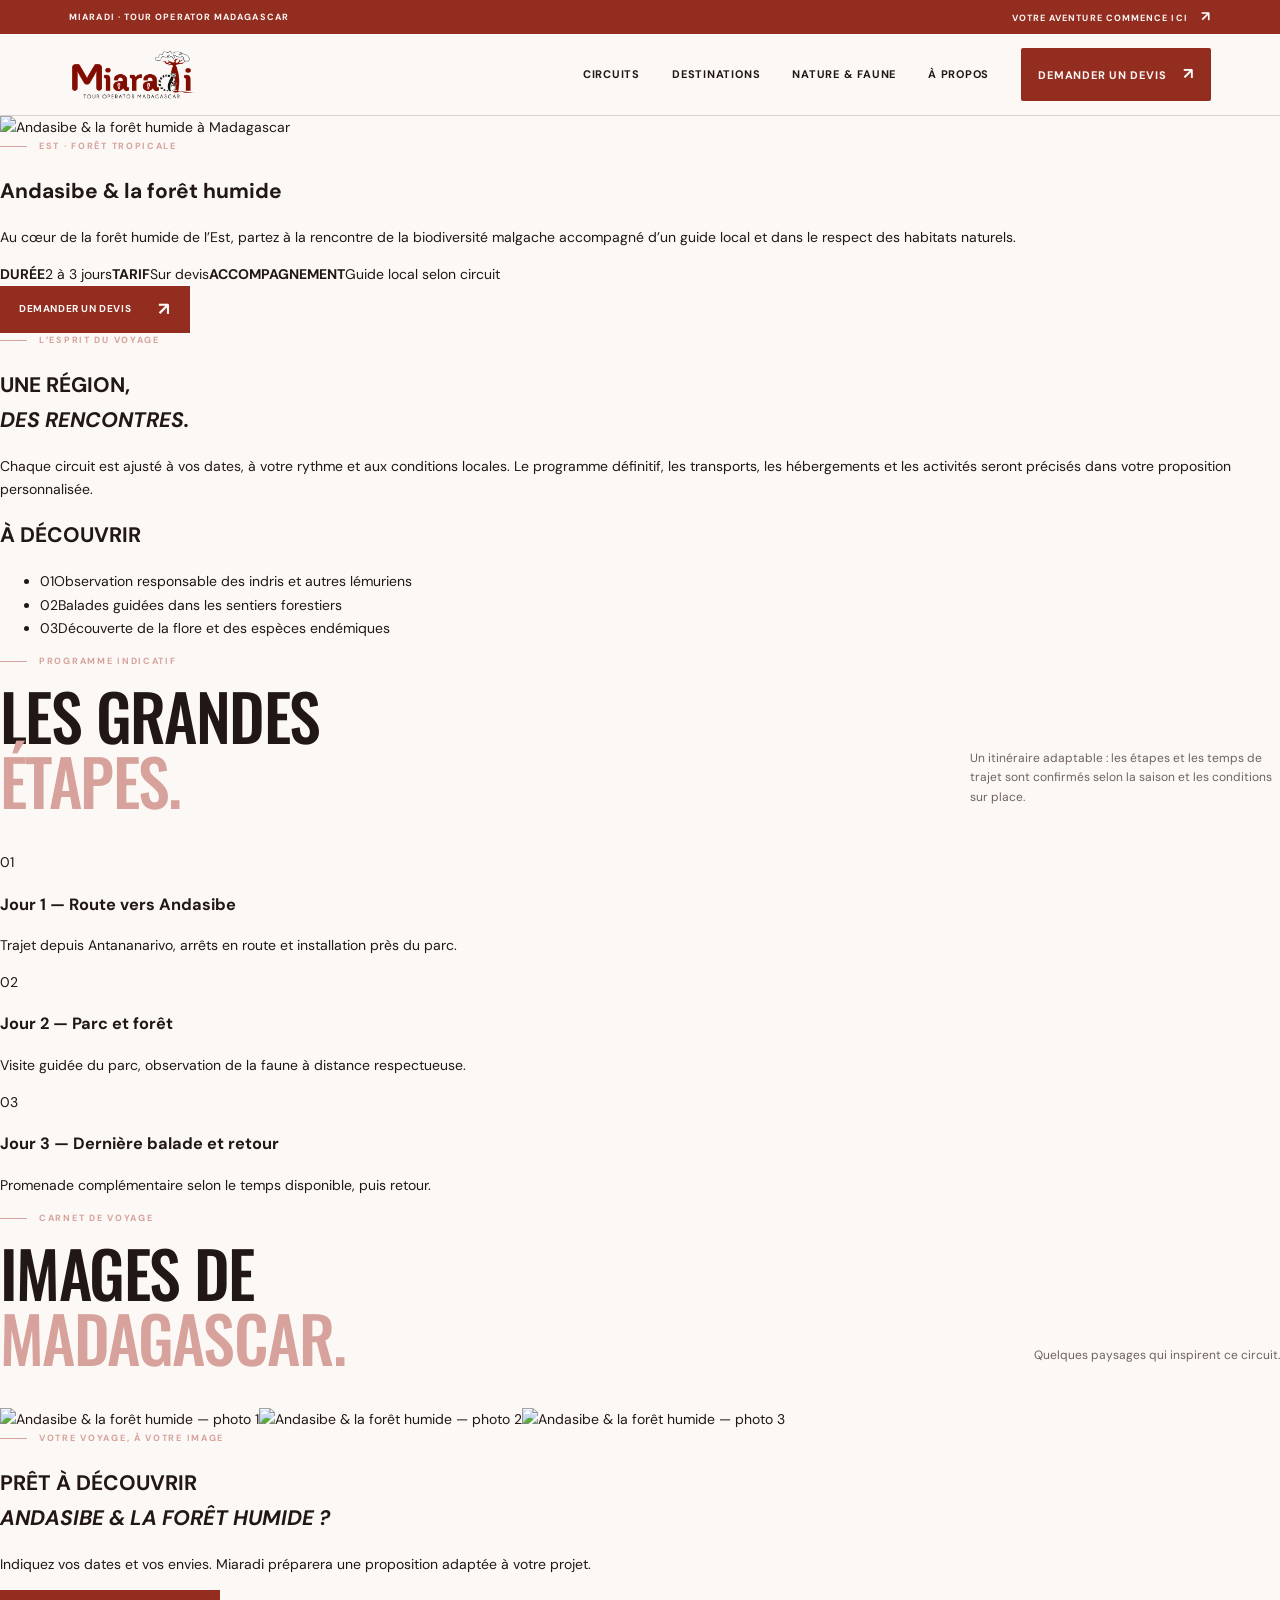
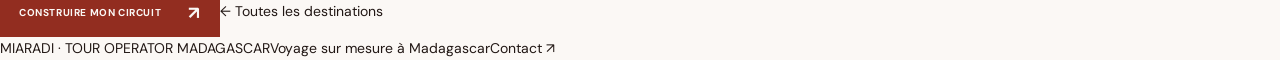
==== andasibe.html @ b090f681 "Ajouter la fiche destination Andasibe & la forêt humide" ====
<!doctype html>
<html lang="fr"><head><meta charset="utf-8"><meta name="viewport" content="width=device-width,initial-scale=1"><meta name="theme-color" content="#922D20"><meta name="description" content="Andasibe &amp; la forêt humide — circuit touristique à Madagascar avec Miaradi Travel."><title>Andasibe &amp; la forêt humide | Miaradi Travel</title><link rel="preconnect" href="https://fonts.googleapis.com"><link rel="preconnect" href="https://fonts.gstatic.com" crossorigin><link href="https://fonts.googleapis.com/css2?family=DM+Sans:wght@400;500;600;700&family=Oswald:wght@400;500;600;700&display=swap" rel="stylesheet"><link rel="stylesheet" href="styles.css"><link rel="stylesheet" href="brand-logo.css"><link rel="stylesheet" href="destination-pages.css"></head>
<body class="destination-page"><div class="topline"><span>MIARADI · TOUR OPERATOR MADAGASCAR</span><span>VOTRE AVENTURE COMMENCE ICI <b>↗</b></span></div><header class="site-header"><a class="brand" href="index.html#accueil" aria-label="Miaradi, accueil"><img class="brand-logo" src="assets/miaradi-logo.png" alt="Miaradi — Tour Operator Madagascar"></a><button class="menu-toggle" aria-label="Ouvrir le menu" aria-expanded="false"><i></i><i></i></button><nav class="main-nav" aria-label="Navigation principale"><a href="index.html#circuits">Circuits</a><a href="index.html#destinations">Destinations</a><a href="index.html#faune">Nature & faune</a><a href="index.html#apropos">À propos</a><a class="nav-cta" href="index.html?circuit=Andasibe%20%26%20la%20for%C3%AAt%20humide#contact">Demander un devis <span>↗</span></a></nav></header>
<main><section class="destination-hero"><img src="https://i.pinimg.com/1200x/c2/54/de/c254dee5bce66d9e261929d6e4b37e70.jpg" alt="Andasibe &amp; la forêt humide à Madagascar"><div class="destination-hero-shade"></div><div class="destination-hero-copy"><p class="eyebrow"><span class="eyebrow-line"></span> EST · FORÊT TROPICALE</p><h1>Andasibe &amp; la forêt humide</h1><p>Au cœur de la forêt humide de l’Est, partez à la rencontre de la biodiversité malgache accompagné d’un guide local et dans le respect des habitats naturels.</p><div class="destination-facts"><span><b>DURÉE</b>2 à 3 jours</span><span><b>TARIF</b>Sur devis</span><span><b>ACCOMPAGNEMENT</b>Guide local selon circuit</span></div><a class="button button-yellow" href="index.html?circuit=Andasibe%20%26%20la%20for%C3%AAt%20humide#contact">Demander un devis <span>↗</span></a></div></section>
<section class="destination-detail-block"><div class="destination-detail-intro"><p class="eyebrow"><span class="eyebrow-line"></span> L’ESPRIT DU VOYAGE</p><h2>UNE RÉGION,<br><em>DES RENCONTRES.</em></h2><p>Chaque circuit est ajusté à vos dates, à votre rythme et aux conditions locales. Le programme définitif, les transports, les hébergements et les activités seront précisés dans votre proposition personnalisée.</p></div><div class="destination-highlights"><h2>À DÉCOUVRIR</h2><ul><li><span>01</span>Observation responsable des indris et autres lémuriens</li><li><span>02</span>Balades guidées dans les sentiers forestiers</li><li><span>03</span>Découverte de la flore et des espèces endémiques</li></ul></div></section>
<section class="itinerary-section"><div class="section-heading"><div><p class="eyebrow"><span class="eyebrow-line"></span> PROGRAMME INDICATIF</p><h2>LES GRANDES<br><em>ÉTAPES.</em></h2></div><p class="heading-note">Un itinéraire adaptable : les étapes et les temps de trajet sont confirmés selon la saison et les conditions sur place.</p></div><div class="itinerary-list"><article><span class="itinerary-number">01</span><div><h3>Jour 1 — Route vers Andasibe</h3><p>Trajet depuis Antananarivo, arrêts en route et installation près du parc.</p></div></article><article><span class="itinerary-number">02</span><div><h3>Jour 2 — Parc et forêt</h3><p>Visite guidée du parc, observation de la faune à distance respectueuse.</p></div></article><article><span class="itinerary-number">03</span><div><h3>Jour 3 — Dernière balade et retour</h3><p>Promenade complémentaire selon le temps disponible, puis retour.</p></div></article></div></section>
<section class="destination-gallery-section"><div class="section-heading"><div><p class="eyebrow"><span class="eyebrow-line"></span> CARNET DE VOYAGE</p><h2>IMAGES DE<br><em>MADAGASCAR.</em></h2></div><p class="heading-note">Quelques paysages qui inspirent ce circuit.</p></div><div class="destination-gallery"><img src="https://i.pinimg.com/1200x/c2/54/de/c254dee5bce66d9e261929d6e4b37e70.jpg" alt="Andasibe &amp; la forêt humide — photo 1" loading="lazy"><img src="https://i.pinimg.com/736x/dd/da/d6/dddad6c0ab63dd80abd047c042da6660.jpg" alt="Andasibe &amp; la forêt humide — photo 2" loading="lazy"><img src="https://i.pinimg.com/1200x/1c/9a/99/1c9a99413f147b07a1d80eb1602cfcb8.jpg" alt="Andasibe &amp; la forêt humide — photo 3" loading="lazy"></div></section>
<section class="destination-quote"><p class="eyebrow"><span class="eyebrow-line"></span> VOTRE VOYAGE, À VOTRE IMAGE</p><h2>PRÊT À DÉCOUVRIR<br><em>ANDASIBE &amp; LA FORÊT HUMIDE ?</em></h2><p>Indiquez vos dates et vos envies. Miaradi préparera une proposition adaptée à votre projet.</p><a class="button button-yellow" href="index.html?circuit=Andasibe%20%26%20la%20for%C3%AAt%20humide#contact">Construire mon circuit <span>↗</span></a><a class="destination-back" href="index.html#destinations">← Toutes les destinations</a></section></main><footer class="destination-footer"><a href="index.html#accueil">MIARADI · TOUR OPERATOR MADAGASCAR</a><span>Voyage sur mesure à Madagascar</span><a href="index.html#contact">Contact ↗</a></footer><script src="destination-pages.js"></script></body></html>
---- styles.css ----
:root {
  --ink: #171312;
  --ink-soft: #211a18;
  --paper: #f7f3ef;
  --yellow: #922d20;
  --yellow-deep: #762217;
  --white: #fbf8f5;
  --muted: #b7aaa4;
  --line: rgba(251, 248, 245, .16);
  --display: 'Oswald', Impact, sans-serif;
  --body: 'DM Sans', Arial, sans-serif
}

* {
  box-sizing: border-box
}

html {
  scroll-behavior: smooth;
  scroll-padding-top: 84px
}

body {
  margin: 0;
  background: var(--ink);
  color: var(--white);
  font-family: var(--body);
  font-size: 14px;
  line-height: 1.65;
  -webkit-font-smoothing: antialiased
}

a {
  color: inherit;
  text-decoration: none
}

button,
input,
select,
textarea {
  font: inherit
}

.topline {
  height: 34px;
  padding: 0 5.4%;
  display: flex;
  align-items: center;
  justify-content: space-between;
  background: var(--yellow);
  color: #fbf8f5;
  font-size: 9px;
  font-weight: 700;
  letter-spacing: .12em
}

.topline b {
  font-size: 14px;
  margin-left: 10px
}

.site-header {
  height: 82px;
  padding: 0 5.4%;
  display: flex;
  align-items: center;
  justify-content: space-between;
  background: var(--ink);
  border-bottom: 1px solid var(--line);
  position: relative;
  z-index: 10
}

.brand {
  display: inline-flex;
  align-items: center;
  gap: 11px
}

.brand-mark {
  width: 39px;
  height: 39px;
  border: 1px solid var(--yellow);
  border-radius: 50%;
  display: grid;
  place-items: center;
  font: 500 26px var(--display);
  color: var(--yellow)
}

.brand-name {
  font: 600 20px var(--display);
  letter-spacing: .08em;
  line-height: 1.05
}

.brand-name small {
  display: block;
  font: 600 8px var(--body);
  letter-spacing: .16em;
  color: #b5b1a6;
  margin-top: 5px
}

.main-nav {
  display: flex;
  align-items: center;
  gap: 32px;
  font-size: 11px;
  font-weight: 700;
  text-transform: uppercase;
  letter-spacing: .07em
}

.main-nav>a:not(.nav-cta) {
  transition: color .2s
}

.main-nav>a:hover {
  color: var(--yellow)
}

.nav-cta {
  padding: 13px 17px;
  background: var(--yellow);
  color: var(--ink);
  border-radius: 2px
}

.nav-cta span {
  margin-left: 13px;
  font-size: 16px
}

.menu-toggle {
  display: none;
  background: none;
  border: 0
}

.hero {
  height: min(690px, calc(100svh - 116px));
  min-height: 560px;
  position: relative;
  overflow: hidden;
  background: #211a18
}

.hero-bg {
  position: absolute;
  inset: 0;
  background-position: center 48%;
  background-size: cover;
  opacity: 0;
  transform: scale(1.08);
  transition: opacity 1.2s ease;
  animation: heroZoom 12s linear infinite alternate
}

.hero-bg.is-active {
  opacity: 1
}

.hero-bg-one {
  background-image: url('https://i.pinimg.com/736x/8a/25/7f/8a257fb433d74bcf21dae10694b885fb.jpg')
}

.hero-bg-two {
  background-image: url('whttps://i.pinimg.com/1200x/07/2d/a5/072da5c80b9c1261d7d853fb8816b186.jpg')
}

.hero-bg-three {
  background-image: url('https://i.pinimg.com/1200x/53/9d/ae/539dae8e523c2ca5fb8d807de6aece96.jpg')
}

.hero-shade {
  position: absolute;
  inset: 0;
  background: linear-gradient(90deg, rgba(18, 12, 11, .88) 0%, rgba(18, 12, 11, .65) 42%, rgba(18, 12, 11, .12) 100%), linear-gradient(0deg, rgba(18, 12, 11, .42), transparent 45%)
}

.hero-content {
  position: absolute;
  left: 10%;
  top: 50%;
  transform: translateY(-48%);
  max-width: 650px
}

.eyebrow {
  display: flex;
  align-items: center;
  gap: 12px;
  margin: 0 0 20px;
  color: var(--yellow);
  font-size: 9px;
  font-weight: 700;
  letter-spacing: .19em;
  text-transform: uppercase
}

.eyebrow-line {
  width: 27px;
  height: 1px;
  background: currentColor;
  display: inline-block
}

.hero h1 {
  font: 600 clamp(64px, 9vw, 130px)/.9 var(--display);
  letter-spacing: -.025em;
  margin: 0;
  text-transform: uppercase
}

.hero h1 span {
  color: var(--yellow)
}

.hero-copy {
  max-width: 420px;
  color: #f0eee7;
  font-size: 14px;
  line-height: 1.9;
  margin: 27px 0 28px
}

.hero-actions {
  display: flex;
  align-items: center;
  gap: 28px
}

.button {
  display: inline-flex;
  align-items: center;
  justify-content: space-between;
  gap: 27px;
  min-height: 47px;
  padding: 0 19px;
  border: 0;
  font-size: 10px;
  font-weight: 700;
  text-transform: uppercase;
  letter-spacing: .06em;
  cursor: pointer;
  transition: transform .2s, background .2s, color .2s
}

.button:hover {
  transform: translateY(-3px)
}

.button span {
  font-size: 18px
}

.button-yellow {
  background: var(--yellow);
  color: #151512
}

.button-yellow:hover {
  background: #b34b3d
}

.button-dark {
  background: var(--ink);
  color: var(--white)
}

.button-dark:hover {
  background: #3a2b28
}

.text-link {
  font-size: 10px;
  font-weight: 700;
  text-transform: uppercase;
  letter-spacing: .1em;
  border-bottom: 1px solid currentColor;
  padding-bottom: 7px
}

.text-link span {
  margin-left: 15px
}

.light-link {
  color: white
}

.hero-counter {
  position: absolute;
  right: 5.5%;
  bottom: 53px;
  display: flex;
  align-items: center;
  gap: 13px
}

.hero-counter strong {
  font: 500 28px var(--display);
  color: var(--yellow)
}

.hero-counter>span {
  width: 60px;
  height: 1px;
  background: rgba(255, 255, 255, .55)
}

.hero-counter small {
  font-size: 9px;
  letter-spacing: .1em
}

.hero-caption {
  position: absolute;
  left: 5.4%;
  bottom: 30px;
  font-size: 9px;
  letter-spacing: .18em
}

.hero-scroll {
  position: absolute;
  right: 5.5%;
  top: 42%;
  writing-mode: vertical-rl;
  font-size: 8px;
  letter-spacing: .2em;
  display: flex;
  align-items: center;
  gap: 12px
}

.hero-scroll span {
  color: var(--yellow);
  font-size: 18px
}

.benefits {
  display: grid;
  grid-template-columns: repeat(4, 1fr);
  gap: 24px;
  padding: 45px 7.5%;
  border-bottom: 1px solid var(--line)
}

.benefit {
  display: flex;
  gap: 15px;
  align-items: flex-start
}

.benefit-icon {
  color: var(--yellow);
  font-size: 28px;
  line-height: 1
}

.benefit h3 {
  margin: 0 0 6px;
  font-size: 12px;
  font-weight: 700
}

.benefit p {
  margin: 0;
  color: var(--muted);
  font-size: 11px;
  line-height: 1.7;
  max-width: 220px
}

.section-dark {
  background: var(--ink)
}

.tours {
  padding: 105px 7.5% 75px
}

.section-heading {
  display: flex;
  justify-content: space-between;
  align-items: end;
  gap: 35px;
  margin-bottom: 38px
}

.section-heading .eyebrow {
  margin-bottom: 14px
}

.section-heading h2,
.destination h2,
.wildlife h2,
.cta-content h2,
.contact-section h2 {
  font: 500 clamp(38px, 5vw, 65px)/1.02 var(--display);
  letter-spacing: -.025em;
  margin: 0;
  text-transform: uppercase
}

.section-heading h2 em,
.destination h2 em,
.wildlife h2 em,
.cta-content h2 em,
.contact-section h2 em {
  font-style: normal;
  color: var(--yellow)
}

.heading-note {
  max-width: 310px;
  color: #aaa89f;
  font-size: 12px;
  margin: 0 0 5px
}

.tour-grid {
  display: grid;
  grid-template-columns: 1.12fr 1fr 1fr;
  gap: 20px
}

.tour-card {
  display: block;
  min-width: 0
}

.tour-image {
  height: 310px;
  background-size: cover;
  background-position: center;
  position: relative;
  overflow: hidden;
  background-color: #333
}

.tour-image:after {
  content: "";
  position: absolute;
  inset: 35% 0 0;
  background: linear-gradient(transparent, rgba(0, 0, 0, .55))
}

.tour-card:hover .tour-image {
  background-size: cover
}

.tour-card:hover .tour-image:before {
  transform: scale(1.06)
}

.tour-number {
  position: absolute;
  top: 15px;
  left: 15px;
  z-index: 1;
  background: var(--yellow);
  color: #111;
  padding: 6px 9px;
  font-size: 8px;
  font-weight: 700;
  letter-spacing: .08em
}

.tour-arrow {
  position: absolute;
  right: 15px;
  bottom: 15px;
  z-index: 1;
  width: 36px;
  height: 36px;
  border-radius: 50%;
  display: grid;
  place-items: center;
  background: var(--yellow);
  color: #111;
  font-size: 18px;
  transition: transform .25s
}

.tour-card:hover .tour-arrow {
  transform: rotate(45deg)
}

.tour-meta {
  display: flex;
  justify-content: space-between;
  gap: 10px;
  margin-top: 18px;
  color: var(--yellow);
  font-size: 8px;
  font-weight: 700;
  letter-spacing: .1em
}

.tour-meta span:last-child {
  color: #b3b0a6
}

.tour-card h3 {
  font: 500 29px/1.2 var(--display);
  margin: 9px 0 7px
}

.tour-card>p {
  font-size: 11px;
  color: #a9a79f;
  margin: 0 0 18px;
  max-width: 340px
}

.tour-bottom {
  display: flex;
  justify-content: space-between;
  border-top: 1px solid var(--line);
  padding-top: 12px;
  font-size: 9px;
  font-weight: 700;
  letter-spacing: .08em;
  text-transform: uppercase
}

.tour-bottom b {
  color: var(--yellow);
  font-size: 16px
}

.section-foot {
  display: flex;
  justify-content: space-between;
  align-items: center;
  margin-top: 43px;
  padding-top: 20px;
  border-top: 1px solid var(--line);
  font-size: 8px;
  letter-spacing: .13em;
  color: #aaa89f
}

.wildlife {
  display: grid;
  grid-template-columns: 1fr 1fr;
  background: var(--yellow);
  color: #fbf8f5;
  min-height: 510px
}

.wildlife-photo {
  min-height: 480px;
  background-image: linear-gradient(0deg, rgba(0, 0, 0, .05), transparent), url('https://i.pinimg.com/1200x/c9/ce/78/c9ce780a4932a3e43074d985909fcd03.jpg');
  background-size: cover;
  background-position: center
}

.wildlife-copy {
  padding: 75px clamp(35px, 7vw, 105px);
  align-self: center
}

.wildlife-copy .eyebrow {
  color: #321914
}

.wildlife h2 {
  font-size: clamp(42px, 5vw, 66px)
}

.wildlife h2 em {
  color: #fff
}

.wildlife-copy>p:not(.eyebrow) {
  max-width: 420px;
  font-size: 12px;
  line-height: 1.9;
  margin: 24px 0
}

.wildlife ul {
  list-style: none;
  margin: 24px 0 28px;
  padding: 0;
  border-top: 1px solid rgba(0, 0, 0, .18)
}

.wildlife li {
  padding: 11px 0;
  border-bottom: 1px solid rgba(0, 0, 0, .18);
  font-size: 11px;
  font-weight: 700
}

.wildlife li span {
  margin-right: 20px;
  color: #70271e;
  font-size: 9px
}

.destination {
  padding: 95px 7.5% 105px;
  background: var(--yellow);
  color: #fbf8f5
}

.destination-head {
  margin-bottom: 45px
}

.destination .eyebrow {
  color: #25231a
}

.destination h2 {
  max-width: 700px
}

.destination h2 em {
  color: #fff
}

.destination-list {
  border-top: 1px solid rgba(0, 0, 0, .25)
}

.destination-list>a {
  display: grid;
  grid-template-columns: 55px minmax(190px, .8fr) minmax(230px, 1.2fr) 40px;
  align-items: center;
  min-height: 91px;
  border-bottom: 1px solid rgba(0, 0, 0, .25);
  position: relative;
  z-index: 1
}

.dest-index {
  font-size: 10px;
  color: #762217
}

.dest-name {
  font: 500 29px var(--display);
  transition: transform .25s
}

.dest-description {
  font-size: 11px;
  color: #5c4a45
}

.dest-arrow {
  font-size: 22px;
  justify-self: end;
  transition: transform .2s
}

.destination-list>a:hover .dest-name {
  transform: translateX(10px)
}

.destination-list>a:hover .dest-arrow {
  transform: rotate(45deg)
}

.dest-photo {
  position: absolute;
  right: 10%;
  top: 50%;
  width: 220px;
  height: 145px;
  object-fit: cover;
  background-size: cover;
  background-position: center;
  opacity: 0;
  transform: translateY(-45%) rotate(4deg) scale(.9);
  transition: opacity .25s, transform .25s;
  z-index: -1;
  box-shadow: 0 14px 35px #5c211b55
}

.destination-list>a:hover .dest-photo {
  opacity: 1;
  transform: translateY(-50%) rotate(0) scale(1)
}

.photo-baobab {
  background-image: url('https://i.pinimg.com/1200x/e8/8b/93/e88b93ed052915fd778de66064371cd7.jpg')
}

.photo-beach {
  background-image: url('https://i.pinimg.com/1200x/7a/b9/ec/7ab9ec64c60090d18c8f4789a9f16e9e.jpg')
}

.photo-forest {
  background-image: url('https://i.pinimg.com/1200x/c2/54/de/c254dee5bce66d9e261929d6e4b37e70.jpg')
}

.photo-isalo {
  background-image: url('https://i.pinimg.com/1200x/53/9d/ae/539dae8e523c2ca5fb8d807de6aece96.jpg')
}

.cta-banner {
  position: relative;
  min-height: 410px;
  display: flex;
  align-items: center;
  overflow: hidden;
  background: #211a18
}

.cta-image {
  position: absolute;
  inset: 0;
  background: url('https://i.pinimg.com/1200x/e8/8b/93/e88b93ed052915fd778de66064371cd7.jpg') center 52%/cover;
  opacity: .62
}

.cta-banner:after {
  content: "";
  position: absolute;
  inset: 0;
  background: linear-gradient(90deg, #111110 0%, rgba(17, 17, 16, .9) 40%, rgba(17, 17, 16, .1) 100%)
}

.cta-content {
  position: relative;
  z-index: 1;
  padding: 70px 10%;
  max-width: 720px
}

.cta-content h2 {
  font-size: clamp(42px, 5vw, 64px)
}

.cta-content>p:not(.eyebrow) {
  max-width: 410px;
  color: #d0cec6;
  font-size: 12px;
  margin: 22px 0 26px
}

.journal {
  padding: 95px 7.5%
}

.journal-grid {
  display: grid;
  grid-template-columns: repeat(3, 1fr);
  gap: 22px
}

.journal-image {
  height: 220px;
  background-size: cover;
  background-position: center;
  filter: saturate(.85);
  transition: filter .3s, transform .4s
}

.journal article:hover .journal-image {
  filter: saturate(1.1)
}

.journal-one {
  background-image: url('https://i.pinimg.com/1200x/2f/15/de/2f15dea11b76efecbb3653715569e0d4.jpg')
}

.journal-two {
  background-image: url('https://i.pinimg.com/1200x/1c/9a/99/1c9a99413f147b07a1d80eb1602cfcb8.jpg')
}

.journal-three {
  background-image: url('https://i.pinimg.com/1200x/2b/f9/8c/2bf98c579638f57730a1d9515d0a8baa.jpg')
}

.journal-category {
  color: var(--yellow);
  font-size: 8px;
  letter-spacing: .13em;
  font-weight: 700;
  margin: 17px 0 6px
}

.journal article h3 {
  font: 500 25px/1.2 var(--display);
  margin: 0 0 8px
}

.journal article>p:last-child {
  font-size: 11px;
  color: #aaa89f;
  margin: 0;
  max-width: 340px
}

.contact-section {
  padding: 95px 7.5%;
  display: grid;
  grid-template-columns: 1fr minmax(300px, .75fr);
  gap: 10%;
  background: var(--yellow);
  color: #fbf8f5
}

.contact-section .eyebrow {
  color: #25231a
}

.contact-section h2 em {
  color: #fff
}

.contact-section>div>p:not(.eyebrow) {
  font-size: 12px;
  max-width: 390px;
  line-height: 1.9;
  margin: 23px 0
}

.contact-detail {
  border-top: 1px solid #17171435;
  padding-top: 17px;
  margin-top: 40px;
  display: flex;
  flex-direction: column;
  gap: 4px;
  font-size: 9px;
  letter-spacing: .06em
}

.quote-form {
  display: grid;
  gap: 8px
}

.quote-form label {
  font-size: 9px;
  font-weight: 700;
  text-transform: uppercase;
  letter-spacing: .08em;
  margin-top: 5px
}

.quote-form input,
.quote-form select,
.quote-form textarea {
  width: 100%;
  border: 1px solid #17171445;
  background: rgba(255, 255, 255, .55);
  padding: 12px;
  color: #171714;
  border-radius: 0;
  outline: none;
  font-size: 11px
}

.quote-form input:focus,
.quote-form select:focus,
.quote-form textarea:focus {
  border-color: #922d20;
  background: #fffaf7
}

.quote-form input::placeholder,
.quote-form textarea::placeholder {
  color: #6d554f
}

.quote-form .button {
  margin-top: 9px;
  width: max-content
}

.form-note {
  font-size: 9px;
  margin: 2px 0;
  color: #5f433d
}

.site-footer {
  padding: 35px 7.5%;
  display: grid;
  grid-template-columns: 1.1fr 1fr 1fr auto;
  align-items: center;
  gap: 30px;
  background: #100d0c
}

.footer-brand .brand-mark {
  width: 34px;
  height: 34px
}

.footer-brand .brand-name {
  font-size: 17px
}

.site-footer>p {
  font-size: 11px;
  color: #aaa89f
}

.footer-links {
  display: flex;
  gap: 18px;
  font-size: 10px
}

.footer-links a:hover {
  color: var(--yellow)
}

.copyright {
  font-size: 8px;
  letter-spacing: .1em;
  color: #77766f
}

@keyframes heroZoom {
  from {
    transform: scale(1.04)
  }

  to {
    transform: scale(1.14)
  }
}

@media(prefers-reduced-motion:reduce) {

  *,
  *::before,
  *::after {
    scroll-behavior: auto !important;
    animation-duration: .01ms !important;
    animation-iteration-count: 1 !important;
    transition-duration: .01ms !important
  }
}

@media(min-width:1500px) {
  .hero {
    height: 720px
  }

  .hero-content {
    left: 12%
  }

  .tours,
  .journal {
    padding-left: 10%;
    padding-right: 10%
  }

  .tour-image {
    height: 360px
  }
}

@media(max-width:900px) {
  .main-nav {
    gap: 17px
  }

  .nav-cta {
    padding: 12px
  }

  .benefits {
    grid-template-columns: repeat(2, 1fr);
    padding: 35px 6%
  }

  .tours,
  .journal {
    padding: 75px 5%
  }

  .tour-grid {
    gap: 14px
  }

  .tour-image {
    height: 240px
  }

  .tour-card h3 {
    font-size: 25px
  }

  .destination,
  .contact-section {
    padding-left: 6%;
    padding-right: 6%
  }

  .wildlife-copy {
    padding: 55px 7%
  }

  .site-footer {
    grid-template-columns: 1fr 1fr
  }

  .copyright {
    justify-self: start
  }
}

@media(max-width:650px) {
  .topline {
    height: 30px;
    padding: 0 5%;
    font-size: 7px
  }

  .topline span:last-child {
    display: none
  }

  .site-header {
    height: 72px;
    padding: 0 5%
  }

  .brand-mark {
    width: 35px;
    height: 35px
  }

  .brand-name {
    font-size: 18px
  }

  .menu-toggle {
    display: flex;
    flex-direction: column;
    gap: 6px;
    padding: 10px
  }

  .menu-toggle i {
    display: block;
    width: 24px;
    height: 2px;
    background: var(--yellow)
  }

  .main-nav {
    display: none;
    position: absolute;
    top: 72px;
    left: 0;
    right: 0;
    padding: 24px 5% 28px;
    background: #111110;
    flex-direction: column;
    align-items: stretch;
    gap: 0;
    border-bottom: 1px solid var(--line)
  }

  .main-nav.open {
    display: flex
  }

  .main-nav>a:not(.nav-cta) {
    padding: 13px 0;
    border-bottom: 1px solid var(--line)
  }

  .nav-cta {
    margin-top: 18px;
    text-align: center
  }

  .hero {
    height: 690px;
    min-height: 570px
  }

  .hero-content {
    left: 6%;
    right: 6%;
    top: 45%
  }

  .hero h1 {
    font-size: clamp(62px, 16vw, 94px)
  }

  .hero-copy {
    font-size: 12px;
    max-width: 340px
  }

  .hero-actions {
    gap: 18px;
    flex-wrap: wrap
  }

  .hero-scroll {
    display: none
  }

  .hero-counter {
    right: 6%;
    bottom: 52px
  }

  .hero-caption {
    left: 6%;
    font-size: 7px
  }

  .benefits {
    gap: 25px 17px;
    padding: 32px 6%
  }

  .benefit {
    gap: 10px
  }

  .benefit-icon {
    font-size: 23px
  }

  .benefit h3 {
    font-size: 11px
  }

  .benefit p {
    font-size: 10px
  }

  .section-heading {
    align-items: start;
    flex-direction: column;
    gap: 18px
  }

  .section-heading h2,
  .destination h2,
  .wildlife h2,
  .cta-content h2,
  .contact-section h2 {
    font-size: 46px
  }

  .heading-note {
    max-width: 380px
  }

  .tour-grid {
    grid-template-columns: 1fr;
    gap: 35px
  }

  .tour-image {
    height: 310px
  }

  .tour-card h3 {
    font-size: 30px
  }

  .tour-card>p {
    font-size: 12px
  }

  .tour-meta {
    font-size: 8px
  }

  .section-foot {
    gap: 15px
  }

  .wildlife {
    grid-template-columns: 1fr
  }

  .wildlife-photo {
    min-height: 310px
  }

  .wildlife-copy {
    padding: 55px 7%
  }

  .destination {
    padding-top: 70px;
    padding-bottom: 75px
  }

  .destination-list>a {
    grid-template-columns: 35px 1fr 28px;
    min-height: 88px
  }

  .dest-name {
    font-size: 26px
  }

  .dest-description {
    grid-column: 2;
    grid-row: 2;
    margin-top: -19px;
    font-size: 10px;
    padding-bottom: 13px
  }

  .dest-arrow {
    grid-column: 3;
    grid-row: 1/3
  }

  .dest-photo {
    display: none
  }

  .cta-banner {
    min-height: 440px
  }

  .cta-content {
    padding: 55px 6%
  }

  .journal-grid {
    grid-template-columns: 1fr;
    gap: 30px
  }

  .journal-image {
    height: 240px
  }

  .journal article h3 {
    font-size: 27px
  }

  .contact-section {
    grid-template-columns: 1fr;
    gap: 35px;
    padding-top: 70px;
    padding-bottom: 70px
  }

  .contact-detail {
    margin-top: 25px
  }

  .quote-form .button {
    width: 100%
  }

  .site-footer {
    grid-template-columns: 1fr;
    gap: 15px;
    padding: 30px 6%
  }

  .site-footer>p {
    margin: 0
  }

  .footer-links {
    flex-wrap: wrap
  }

  .copyright {
    margin-top: 8px
  }
}


/* Identité officielle Miaradi : rouge et ivoire */
:root {
  --ink: #171312;
  --ink-soft: #211a18;
  --paper: #FBF8F5;
  --yellow: #922D20;
  --yellow-deep: #762217;
  --white: #FBF8F5;
  --muted: #b7aaa4;
  --line: rgba(251, 248, 245, .16);
}

.brand {
  display: inline-flex;
  align-items: center;
  flex: 0 0 auto;
  min-width: 0;
}

.brand-logo {
  display: block;
  width: clamp(150px, 16vw, 225px);
  height: auto;
  max-height: 64px;
  object-fit: contain;
  object-position: left center;
}

.footer-brand .brand-logo {
  width: clamp(180px, 18vw, 260px);
  max-height: 76px;
}

@media(max-width:650px) {
  .brand-logo {
    width: clamp(140px, 42vw, 180px);
    max-height: 52px;
  }

  .footer-brand .brand-logo {
    width: 180px;
    max-height: 65px;
  }
}

/* Palette officielle : rouge Miaradi et ivoire clair */
:root {
  --paper: #FBF8F5;
  --yellow: #922D20;
  --yellow-deep: #762217;
  --white: #FBF8F5;
}

/* Explicit brand palette: use red instead of the former yellow accent everywhere */
:root {
  --ink: #171312;
  --ink-soft: #211a18;
  --paper: #FBF8F5;
  --yellow: #922D20;
  --yellow-deep: #762217;
  --white: #FBF8F5;
  --muted: #b7aaa4;
  --line: rgba(251, 248, 245, .16);
}

.button-yellow,
.nav-cta,
.tour-number,
.tour-arrow {
  background-color: #922D20;
  color: #FBF8F5;
}

.hero h1 span,
.section-heading h2 em,
.destination h2 em,
.wildlife h2 em,
.cta-content h2 em,
.contact-section h2 em,
.benefit-icon,
.tour-meta,
.tour-bottom b,
.hero-counter strong,
.hero-scroll span,
.journal-category {
  color: #922D20;
}

.button-yellow:hover {
  background-color: #762217;
  color: #FBF8F5;
}

.brand-logo {
  display: block;
  width: clamp(150px, 16vw, 225px);
  height: auto;
  max-height: 64px;
  object-fit: contain;
  object-position: left center;
  background: transparent;
}

.footer-brand .brand-logo {
  width: clamp(180px, 18vw, 260px);
  max-height: 76px;
}

@media(max-width:650px) {
  .brand-logo {
    width: clamp(140px, 42vw, 180px);
    max-height: 52px;
  }

  .footer-brand .brand-logo {
    width: 180px;
    max-height: 65px;
  }
}


/* MIARADI redesign — section structure inspired by the supplied safari reference */
:root {
  --ink: #171312;
  --ink-soft: #211a18;
  --paper: #FBF8F5;
  --yellow: #922D20;
  --yellow-deep: #762217;
  --white: #FBF8F5;
  --muted: #b7aaa4;
  --line: rgba(251, 248, 245, .16)
}

body {
  background: var(--ink);
  color: var(--white)
}

.topline {
  background: #922D20;
  color: #FBF8F5
}

.site-header {
  background: #FBF8F5;
  color: #211a18;
  border-bottom: 1px solid rgba(23, 19, 18, .12)
}

.main-nav>a:not(.nav-cta):hover {
  color: #922D20
}

.nav-cta,
.button-yellow,
.tour-number,
.tour-arrow {
  background: #922D20;
  color: #FBF8F5
}

.button-yellow:hover {
  background: #762217;
  color: #FBF8F5
}

.hero h1 span,
.section-heading h2 em,
.destination h2 em,
.wildlife h2 em,
.cta-content h2 em,
.contact-section h2 em,
.benefit-icon,
.tour-meta,
.tour-bottom b,
.hero-counter strong,
.hero-scroll span,
.journal-category {
  color: #d6a29b
}

.eyebrow {
  color: #d6a29b
}

.wildlife,
.destination,
.contact-section {
  background: #922D20;
  color: #FBF8F5
}

.destination .eyebrow,
.contact-section .eyebrow {
  color: #f0d8d2
}

.destination h2 em,
.contact-section h2 em,
.wildlife h2 em {
  color: #f8e8e3
}

.wildlife-copy .eyebrow {
  color: #f0d8d2
}

.wildlife li span {
  color: #f0d8d2
}

.destination-list>a {
  border-color: rgba(251, 248, 245, .28)
}

.dest-index,
.dest-description {
  color: #f0d8d2
}

.dest-photo {
  box-shadow: 0 14px 35px #35100c55
}

.tour-image {
  background-size: cover
}

.tour-card .tour-image {
  isolation: isolate
}

.tour-card .tour-image:before {
  content: "";
  position: absolute;
  inset: 0;
  background: inherit;
  background-size: cover;
  background-position: center;
  z-index: -1;
  transition: transform .65s cubic-bezier(.2, .7, .2, 1)
}

.tour-card:hover .tour-image:before {
  transform: scale(1.07)
}

.animal-section {
  padding: 95px 7.5% 100px
}

.animal-grid {
  display: grid;
  grid-template-columns: repeat(2, minmax(0, 1fr));
  gap: 22px
}

.animal-card {
  display: grid;
  grid-template-columns: minmax(140px, .82fr) 1fr;
  min-height: 225px;
  background: #FBF8F5;
  color: #211a18;
  overflow: hidden
}

.animal-card img {
  width: 100%;
  height: 100%;
  min-height: 225px;
  object-fit: cover;
  transition: transform .7s
}

.animal-card:hover img {
  transform: scale(1.045)
}

.animal-card>div {
  padding: 24px 23px;
  align-self: center
}

.animal-card>div>span {
  font-size: 8px;
  font-weight: 700;
  letter-spacing: .13em;
  color: #922D20
}

.animal-card h3 {
  font: 500 28px/1.1 var(--display);
  margin: 8px 0
}

.animal-card p {
  font-size: 11px;
  line-height: 1.75;
  color: #71645f;
  margin: 0 0 16px
}

.animal-card a {
  display: flex;
  justify-content: space-between;
  align-items: center;
  border-top: 1px solid #e3d8d2;
  padding-top: 10px;
  font-size: 9px;
  text-transform: uppercase;
  letter-spacing: .08em;
  font-weight: 700
}

.animal-card a b {
  font-size: 16px;
  color: #922D20
}

.featured-trip {
  display: grid;
  grid-template-columns: 1fr 1fr;
  min-height: 440px;
  background: #922D20;
  color: #FBF8F5
}

.featured-copy {
  padding: 65px clamp(35px, 7.5vw, 110px);
  align-self: center
}

.featured-copy .eyebrow {
  color: #f0d8d2
}

.featured-copy h2,
.offices-panel h2 {
  font: 500 clamp(38px, 4.7vw, 62px)/1.04 var(--display);
  letter-spacing: -.025em;
  margin: 0;
  text-transform: uppercase
}

.featured-copy h2 em,
.offices-panel h2 em {
  font-style: normal;
  color: #f0d8d2
}

.featured-copy>p:not(.eyebrow) {
  font-size: 12px;
  line-height: 1.9;
  max-width: 440px;
  margin: 22px 0
}

.featured-photo {
  min-height: 400px;
  background: url('https://i.pinimg.com/1200x/62/75/b5/6275b5524c84f37e491d8b9e3ff0929b.jpg') center/cover
}

.trip-facts {
  display: flex;
  flex-wrap: wrap;
  gap: 10px 24px;
  margin: 25px 0
}

.trip-facts span {
  font-size: 10px;
  color: #f0d8d2
}

.trip-facts b {
  display: block;
  color: #FBF8F5;
  font-size: 9px;
  text-transform: uppercase;
  letter-spacing: .1em
}

.featured-copy .button-dark {
  background: #FBF8F5;
  color: #922D20
}

.featured-copy .button-dark:hover {
  background: #f0d8d2
}

.testimonials {
  background: #922D20;
  color: #FBF8F5;
  padding: 75px 7.5%;
  display: grid;
  grid-template-columns: .8fr 1.2fr;
  gap: 8%;
  align-items: center
}

.testimonial-title .eyebrow {
  color: #f0d8d2
}

.testimonial-title h2 {
  font: 500 clamp(35px, 4.5vw, 58px)/1.05 var(--display);
  margin: 0
}

.testimonial-title h2 em {
  font-style: normal;
  color: #f0d8d2
}

.testimonial-controls {
  display: flex;
  gap: 9px;
  margin-top: 28px
}

.testimonial-controls button {
  width: 42px;
  height: 42px;
  border: 1px solid #ffffff70;
  background: transparent;
  color: #FBF8F5;
  font-size: 20px;
  cursor: pointer;
  transition: background .2s
}

.testimonial-controls button:hover {
  background: #762217
}

.testimonial-track {
  display: grid;
  grid-template-columns: repeat(3, minmax(0, 1fr));
  gap: 22px
}

.testimonial {
  padding: 5px 0
}

.testimonial-person {
  display: flex;
  gap: 10px;
  align-items: center
}

.avatar {
  width: 38px;
  height: 38px;
  border-radius: 50%;
  display: grid;
  place-items: center;
  background: #FBF8F5;
  color: #922D20;
  font-size: 11px;
  font-weight: 700
}

.testimonial-person h3 {
  font-size: 11px;
  margin: 0
}

.testimonial-person small {
  display: block;
  color: #f0d8d2;
  font-size: 9px
}

.stars {
  color: #f3d5a8;
  letter-spacing: .12em;
  font-size: 11px;
  margin: 18px 0 10px
}

.testimonial blockquote {
  margin: 0;
  color: #fff1ed;
  font-size: 11px;
  line-height: 1.9
}

.offices {
  position: relative;
  background: #100d0c;
  color: #FBF8F5;
  min-height: 500px;
  display: grid;
  grid-template-columns: 1fr 1fr
}

.offices-image {
  background: url('https://i.pinimg.com/1200x/f3/f4/e6/f3f4e6d7b26ec6a64d40cedcf98309c1.jpg') center/cover;
  min-height: 430px
}

.offices-panel {
  padding: 60px clamp(30px, 6vw, 85px);
  align-self: center
}

.offices-panel .eyebrow {
  color: #d6a29b
}

.office-grid {
  display: grid;
  grid-template-columns: 1fr 1fr;
  gap: 24px;
  margin: 30px 0
}

.office-grid>div {
  border-top: 1px solid var(--line);
  padding-top: 14px
}

.office-icon {
  color: #d6a29b;
  font-size: 20px
}

.office-grid h3 {
  font-size: 11px;
  margin: 8px 0 5px
}

.office-grid p {
  font-size: 10px;
  line-height: 1.8;
  color: #b7aaa4;
  margin: 0
}

.site-footer {
  background: #100d0c
}

.brand-logo {
  width: clamp(155px, 17vw, 230px);
  max-height: 64px
}

.footer-brand .brand-logo {
  width: clamp(175px, 18vw, 245px);
  max-height: 74px
}

@media(max-width:900px) {
  .animal-section {
    padding: 75px 5%
  }

  .animal-grid {
    gap: 15px
  }

  .animal-card {
    grid-template-columns: .8fr 1fr
  }

  .animal-card>div {
    padding: 17px
  }

  .testimonials {
    padding: 65px 5%;
    grid-template-columns: 1fr;
    gap: 30px
  }

  .testimonial-track {
    gap: 20px
  }

  .featured-copy {
    padding: 55px 6%
  }

  .offices-panel {
    padding: 45px 6%
  }
}

@media(max-width:650px) {
  .animal-section {
    padding: 65px 6%
  }

  .animal-grid {
    grid-template-columns: 1fr;
    gap: 16px
  }

  .animal-card {
    grid-template-columns: 42% 1fr;
    min-height: 190px
  }

  .animal-card img {
    min-height: 190px
  }

  .animal-card>div {
    padding: 15px
  }

  .animal-card h3 {
    font-size: 24px
  }

  .animal-card p {
    font-size: 10px
  }

  .featured-trip {
    grid-template-columns: 1fr
  }

  .featured-copy {
    padding: 55px 6%
  }

  .featured-photo {
    min-height: 280px;
    grid-row: 1
  }

  .trip-facts {
    gap: 10px 20px
  }

  .testimonials {
    padding: 60px 6%
  }

  .testimonial-track {
    grid-template-columns: 1fr;
    gap: 25px
  }

  .testimonial:not(.is-current) {
    display: none
  }

  .testimonial blockquote {
    font-size: 12px
  }

  .offices {
    grid-template-columns: 1fr
  }

  .offices-image {
    min-height: 250px
  }

  .offices-panel {
    padding: 48px 6%
  }

  .office-grid {
    gap: 18px
  }

  .brand-logo {
    width: 150px
  }

  .footer-brand .brand-logo {
    width: 175px
  }
}


/* MIARADI LIGHT THEME — ivory replaces dark section backgrounds */
:root {
  --ink: #FBF8F5;
  --ink-soft: #F2EBE5;
  --paper: #FBF8F5;
  --white: #211714;
  --muted: #6F625D;
  --line: rgba(34, 23, 20, .16)
}

body {
  background: #FBF8F5;
  color: #211714
}

.site-header,
.section-dark,
.tours,
.animal-section,
.journal,
.site-footer {
  background: #FBF8F5;
  color: #211714
}

.site-header {
  border-bottom-color: rgba(34, 23, 20, .16)
}

.brand-name small,
.heading-note,
.tour-card>p,
.section-foot,
.journal article>p:last-child,
.site-footer>p {
  color: #6F625D
}

.brand-mark {
  color: #922D20;
  border-color: #922D20
}

.main-nav>a:not(.nav-cta) {
  color: #211714
}

.main-nav>a:hover,
.footer-links a:hover {
  color: #922D20
}

.nav-cta {
  background: #922D20;
  color: #FBF8F5
}

.menu-toggle i {
  background: #922D20
}

.benefits,
.tour-bottom,
.section-foot,
.tour-steps,
.tour-steps li {
  border-color: rgba(34, 23, 20, .16)
}

.benefit h3,
.tour-card h3,
.tour-bottom,
.journal article h3 {
  color: #211714
}

.benefit p,
.tour-card>p,
.tour-meta span:last-child,
.journal article>p:last-child {
  color: #6F625D
}

.tour-meta,
.tour-bottom b,
.journal-category {
  color: #922D20
}

.tour-number,
.tour-arrow {
  background: #922D20;
  color: #FBF8F5
}

.button-dark {
  background: #211714;
  color: #FBF8F5
}

.button-dark:hover {
  background: #922D20;
  color: #FBF8F5
}

.light-link {
  color: #211714
}

.animal-section .animal-card,
.animal-card>div {
  background: #FBF8F5;
  color: #211714
}

.animal-card p,
.animal-card>div>span {
  color: #6F625D
}

.animal-card a {
  color: #922D20
}

.site-footer {
  border-top: 1px solid rgba(34, 23, 20, .16)
}

.copyright {
  color: #6F625D
}

@media(max-width:650px) {
  .main-nav {
    background: #FBF8F5;
    color: #211714
  }

  .main-nav>a:not(.nav-cta) {
    color: #211714
  }
}

/* Contrast fix — contact / "Planifiez votre prochaine aventure" section */
.contact-section,
.contact-section.section-yellow {
  color: #FBF8F5 !important;
}
.contact-section h2,
.contact-section h2 strong,
.contact-section h2 span {
  color: #FBF8F5 !important;
  text-shadow: 0 2px 14px rgba(0,0,0,.22);
}
.contact-section h2 em {
  color: #E8B8AE !important;
}
.contact-section .eyebrow,
.contact-section .eyebrow-line {
  color: #F0D8D2 !important;
  border-color: #F0D8D2 !important;
}
.contact-section > div > p:not(.eyebrow),
.contact-section p:not(.eyebrow) {
  color: #FBF8F5 !important;
}
.contact-section .button,
.contact-section a.button,
.contact-section .button-yellow {
  color: #FBF8F5 !important;
}


/* Final contrast override for the CTA banner title */
.cta-banner .cta-content h2,
.cta-banner .cta-content h2 *,
.cta-banner .cta-content h2:not(em) {
  color: #FBF8F5 !important;
  opacity: 1 !important;
  -webkit-text-fill-color: #FBF8F5 !important;
  text-shadow: 0 2px 12px rgba(0, 0, 0, .4) !important;
}
.cta-banner .cta-content h2 em,
.cta-banner .cta-content h2 em *,
.cta-banner .cta-content h2 .accent {
  color: #E8B8AE !important;
  -webkit-text-fill-color: #E8B8AE !important;
}


/* Hero title: make the first word "SAFARI" ivory instead of near-black */
.hero .hero-content h1 {
  color: #FBF8F5 !important;
  -webkit-text-fill-color: #FBF8F5 !important;
}
.hero .hero-content h1 > span {
  color: #E8B8AE !important;
  -webkit-text-fill-color: #E8B8AE !important;
}
---- brand-logo.css ----
/* Palette and official MIARADI logo */
:root{--ink:#171312;--ink-soft:#211a18;--paper:#FBF8F5;--yellow:#922D20;--yellow-deep:#762217;--white:#FBF8F5;--muted:#b7aaa4;--line:rgba(251,248,245,.16);}
.brand{display:inline-flex;align-items:center;flex:0 0 auto;min-width:0}.brand-logo{display:block;width:clamp(150px,16vw,225px);height:auto;max-height:64px;object-fit:contain;object-position:left center;background:transparent}.footer-brand .brand-logo{width:clamp(180px,18vw,260px);max-height:76px}@media(max-width:650px){.brand-logo{width:clamp(140px,42vw,180px);max-height:52px}.footer-brand .brand-logo{width:180px;max-height:65px}}
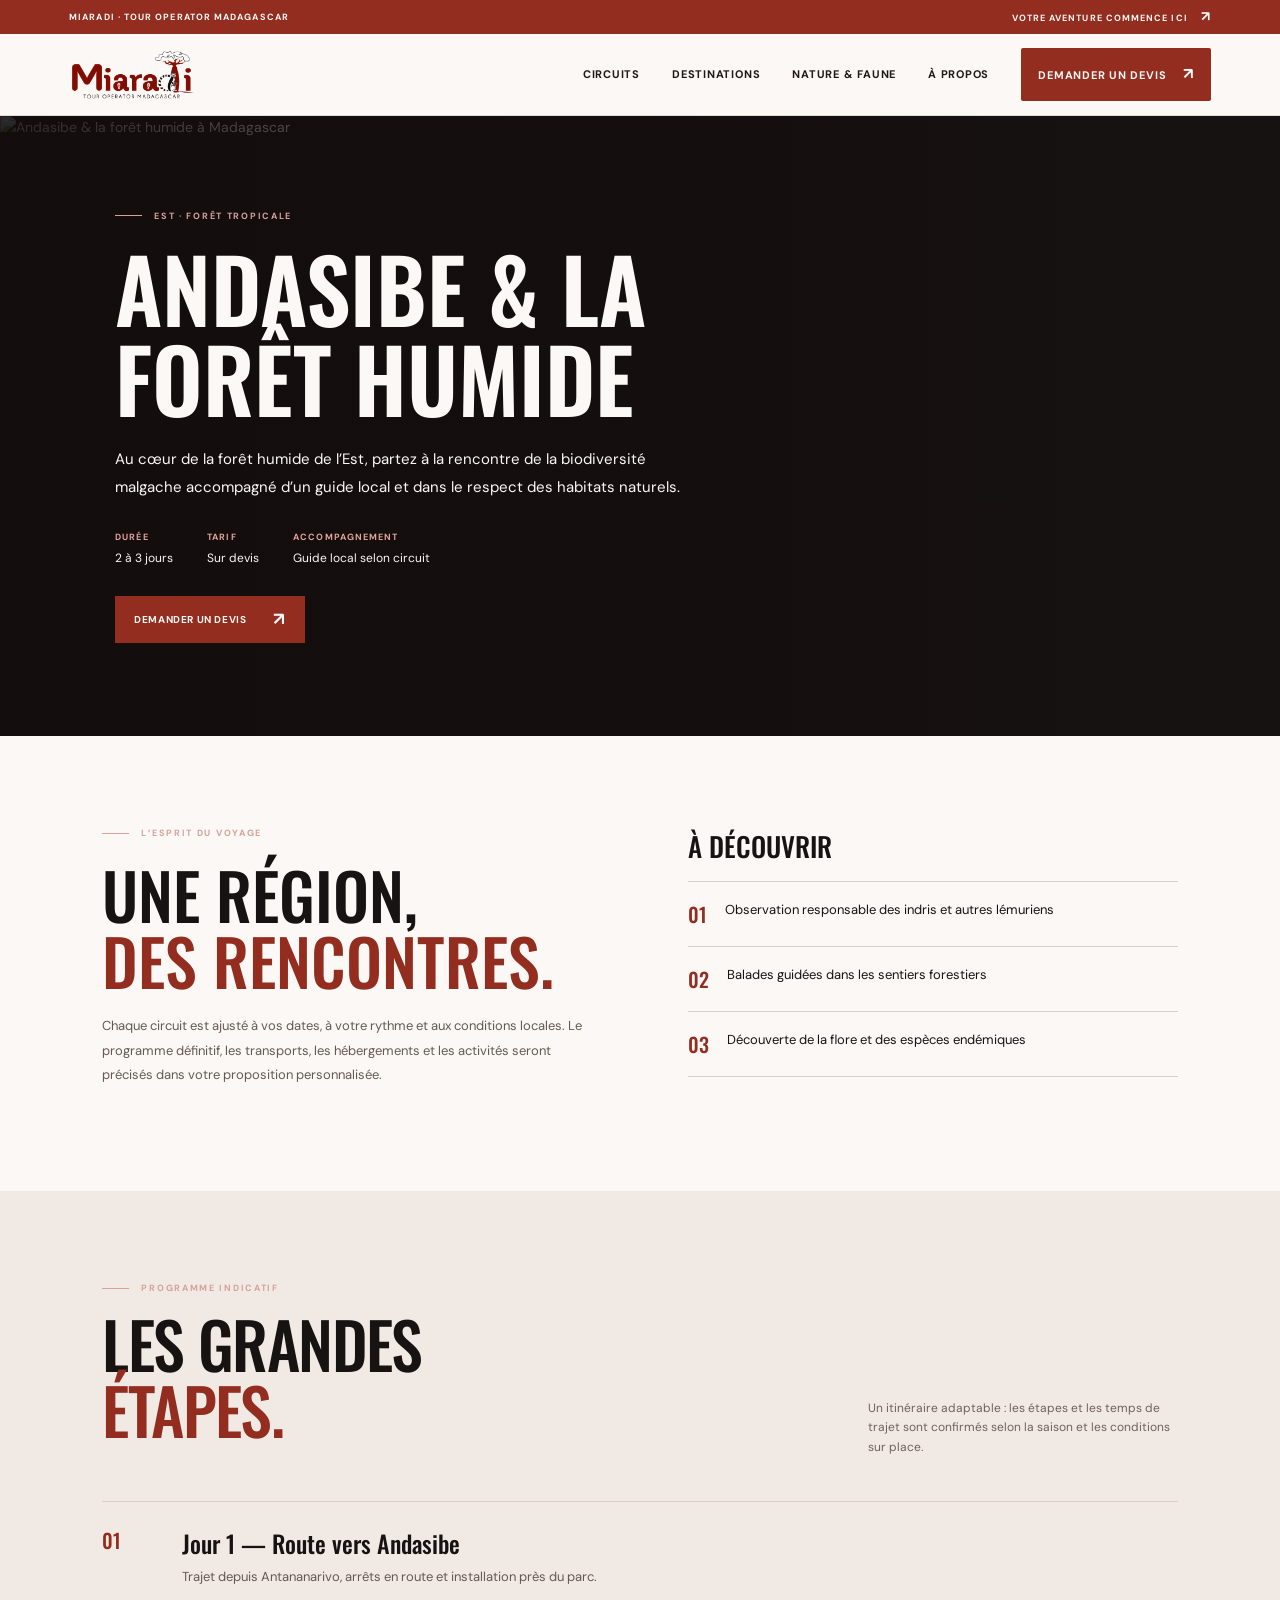
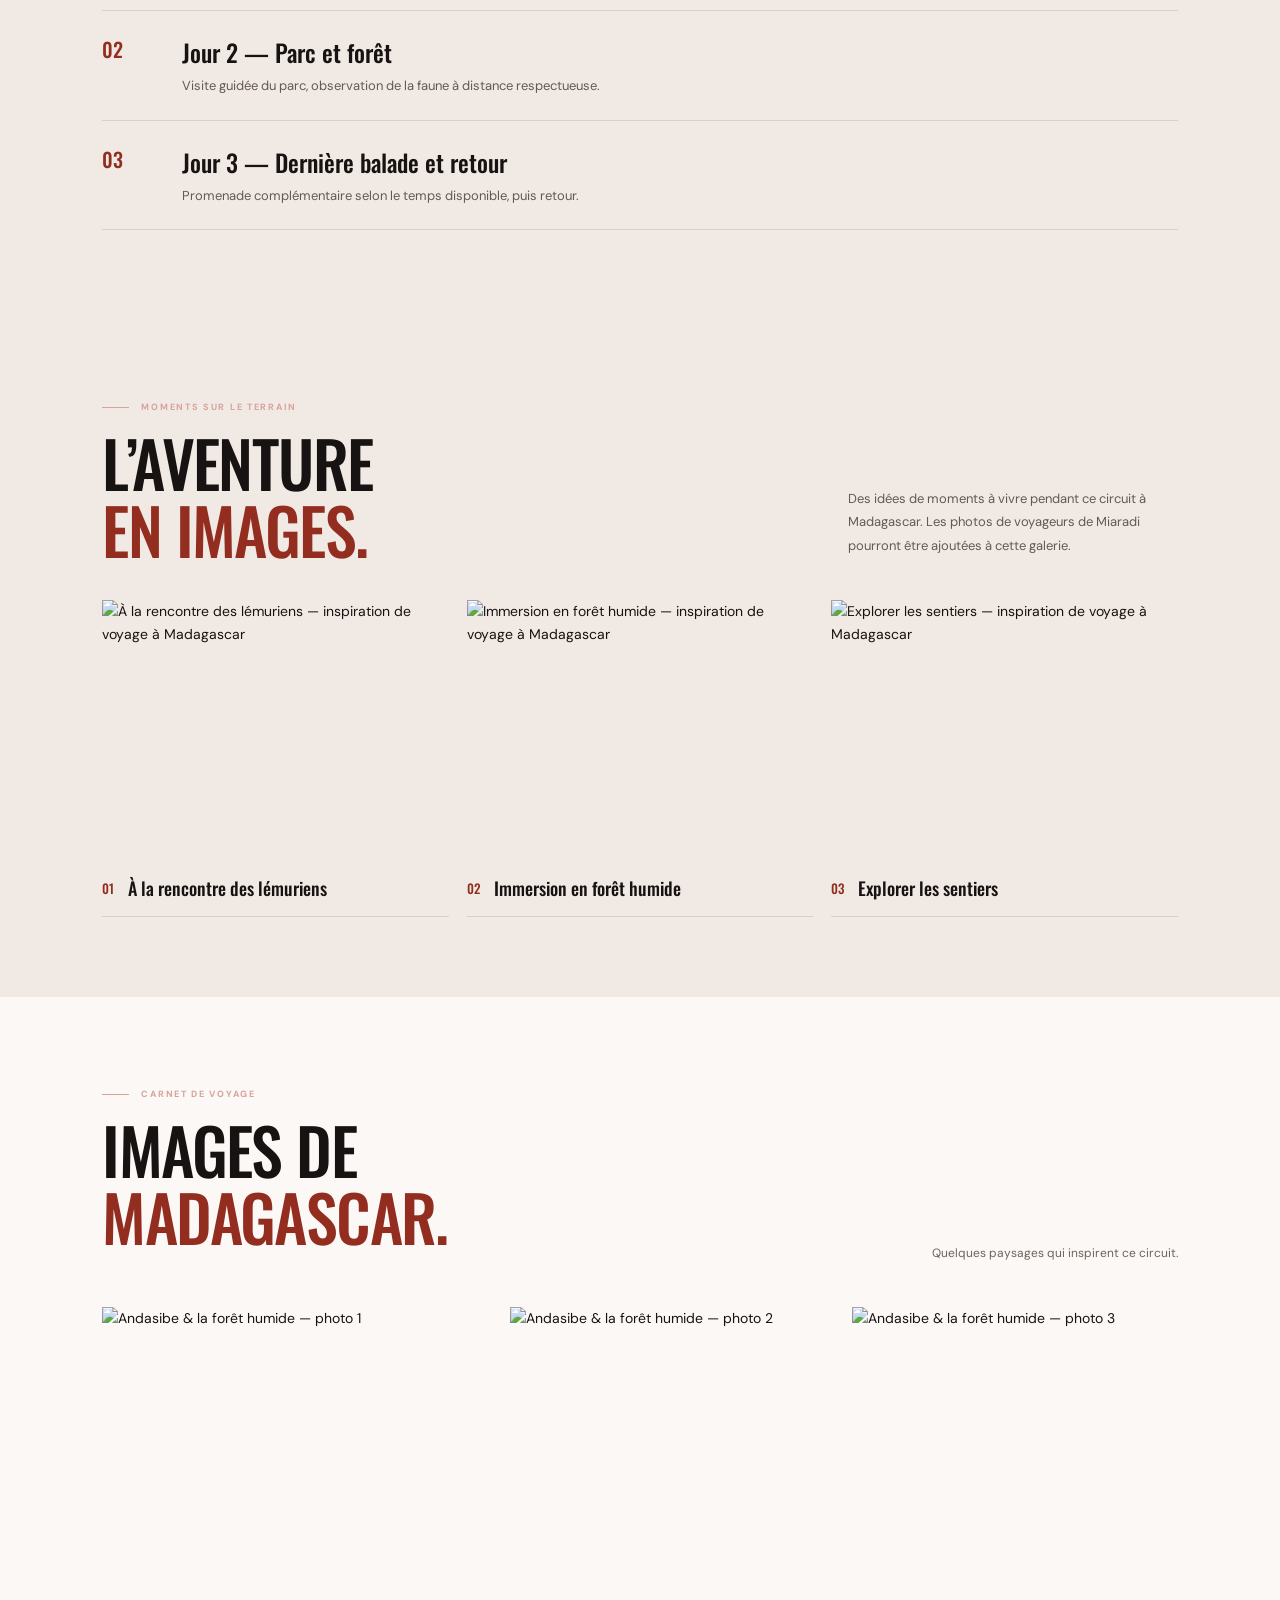
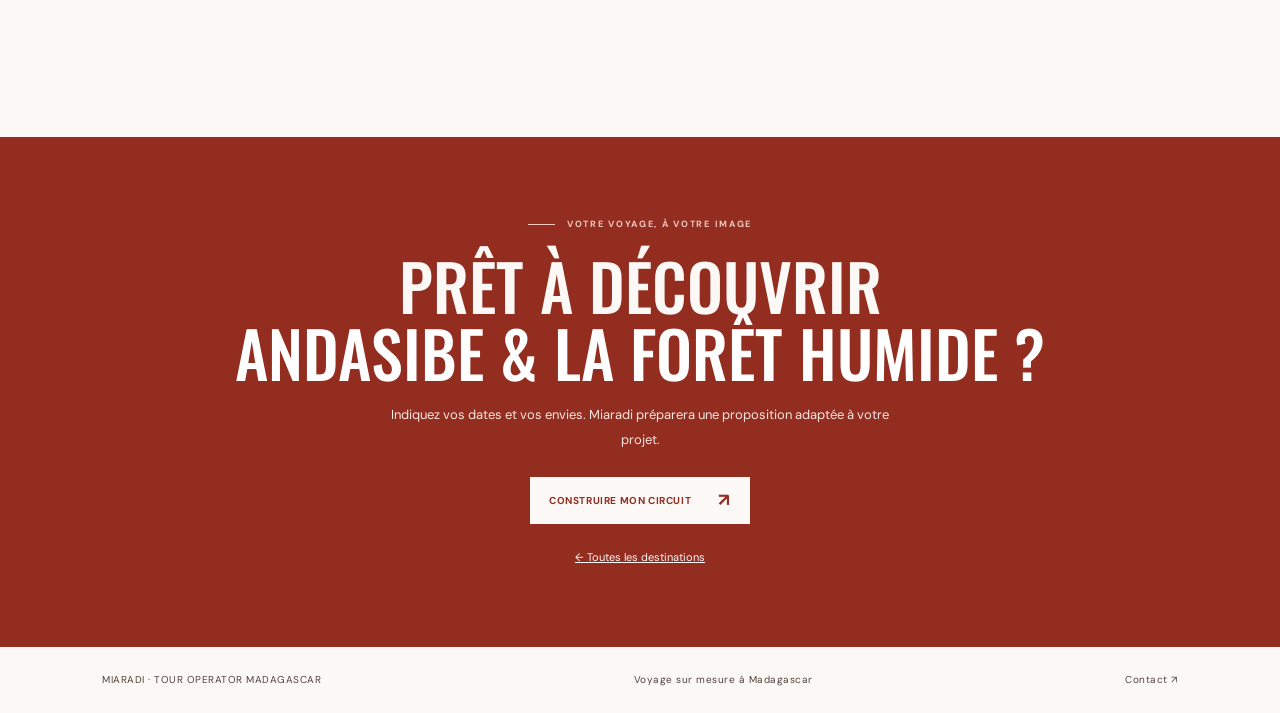
==== commit eb7bd662: "Add adventure moments gallery to andasibe.html" ====
--- a/andasibe.html
+++ b/andasibe.html
@@ -4,5 +4,5 @@
 <main><section class="destination-hero"><img src="https://i.pinimg.com/1200x/c2/54/de/c254dee5bce66d9e261929d6e4b37e70.jpg" alt="Andasibe &amp; la forêt humide à Madagascar"><div class="destination-hero-shade"></div><div class="destination-hero-copy"><p class="eyebrow"><span class="eyebrow-line"></span> EST · FORÊT TROPICALE</p><h1>Andasibe &amp; la forêt humide</h1><p>Au cœur de la forêt humide de l’Est, partez à la rencontre de la biodiversité malgache accompagné d’un guide local et dans le respect des habitats naturels.</p><div class="destination-facts"><span><b>DURÉE</b>2 à 3 jours</span><span><b>TARIF</b>Sur devis</span><span><b>ACCOMPAGNEMENT</b>Guide local selon circuit</span></div><a class="button button-yellow" href="index.html?circuit=Andasibe%20%26%20la%20for%C3%AAt%20humide#contact">Demander un devis <span>↗</span></a></div></section>
 <section class="destination-detail-block"><div class="destination-detail-intro"><p class="eyebrow"><span class="eyebrow-line"></span> L’ESPRIT DU VOYAGE</p><h2>UNE RÉGION,<br><em>DES RENCONTRES.</em></h2><p>Chaque circuit est ajusté à vos dates, à votre rythme et aux conditions locales. Le programme définitif, les transports, les hébergements et les activités seront précisés dans votre proposition personnalisée.</p></div><div class="destination-highlights"><h2>À DÉCOUVRIR</h2><ul><li><span>01</span>Observation responsable des indris et autres lémuriens</li><li><span>02</span>Balades guidées dans les sentiers forestiers</li><li><span>03</span>Découverte de la flore et des espèces endémiques</li></ul></div></section>
 <section class="itinerary-section"><div class="section-heading"><div><p class="eyebrow"><span class="eyebrow-line"></span> PROGRAMME INDICATIF</p><h2>LES GRANDES<br><em>ÉTAPES.</em></h2></div><p class="heading-note">Un itinéraire adaptable : les étapes et les temps de trajet sont confirmés selon la saison et les conditions sur place.</p></div><div class="itinerary-list"><article><span class="itinerary-number">01</span><div><h3>Jour 1 — Route vers Andasibe</h3><p>Trajet depuis Antananarivo, arrêts en route et installation près du parc.</p></div></article><article><span class="itinerary-number">02</span><div><h3>Jour 2 — Parc et forêt</h3><p>Visite guidée du parc, observation de la faune à distance respectueuse.</p></div></article><article><span class="itinerary-number">03</span><div><h3>Jour 3 — Dernière balade et retour</h3><p>Promenade complémentaire selon le temps disponible, puis retour.</p></div></article></div></section>
-<section class="destination-gallery-section"><div class="section-heading"><div><p class="eyebrow"><span class="eyebrow-line"></span> CARNET DE VOYAGE</p><h2>IMAGES DE<br><em>MADAGASCAR.</em></h2></div><p class="heading-note">Quelques paysages qui inspirent ce circuit.</p></div><div class="destination-gallery"><img src="https://i.pinimg.com/1200x/c2/54/de/c254dee5bce66d9e261929d6e4b37e70.jpg" alt="Andasibe &amp; la forêt humide — photo 1" loading="lazy"><img src="https://i.pinimg.com/736x/dd/da/d6/dddad6c0ab63dd80abd047c042da6660.jpg" alt="Andasibe &amp; la forêt humide — photo 2" loading="lazy"><img src="https://i.pinimg.com/1200x/1c/9a/99/1c9a99413f147b07a1d80eb1602cfcb8.jpg" alt="Andasibe &amp; la forêt humide — photo 3" loading="lazy"></div></section>
+<section class="traveller-moments"><div class="section-heading"><div><p class="eyebrow"><span class="eyebrow-line"></span> MOMENTS SUR LE TERRAIN</p><h2>L’AVENTURE<br><em>EN IMAGES.</em></h2></div><p class="heading-note">Des idées de moments à vivre pendant ce circuit à Madagascar. Les photos de voyageurs de Miaradi pourront être ajoutées à cette galerie.</p></div><div class="traveller-moments-grid"><figure><img src="https://i.pinimg.com/1200x/c2/54/de/c254dee5bce66d9e261929d6e4b37e70.jpg" alt="À la rencontre des lémuriens — inspiration de voyage à Madagascar" loading="lazy"><figcaption><span>01</span>À la rencontre des lémuriens</figcaption></figure><figure><img src="https://i.pinimg.com/736x/dd/da/d6/dddad6c0ab63dd80abd047c042da6660.jpg" alt="Immersion en forêt humide — inspiration de voyage à Madagascar" loading="lazy"><figcaption><span>02</span>Immersion en forêt humide</figcaption></figure><figure><img src="https://i.pinimg.com/1200x/1c/9a/99/1c9a99413f147b07a1d80eb1602cfcb8.jpg" alt="Explorer les sentiers — inspiration de voyage à Madagascar" loading="lazy"><figcaption><span>03</span>Explorer les sentiers</figcaption></figure></div></section><section class="destination-gallery-section"><div class="section-heading"><div><p class="eyebrow"><span class="eyebrow-line"></span> CARNET DE VOYAGE</p><h2>IMAGES DE<br><em>MADAGASCAR.</em></h2></div><p class="heading-note">Quelques paysages qui inspirent ce circuit.</p></div><div class="destination-gallery"><img src="https://i.pinimg.com/1200x/c2/54/de/c254dee5bce66d9e261929d6e4b37e70.jpg" alt="Andasibe &amp; la forêt humide — photo 1" loading="lazy"><img src="https://i.pinimg.com/736x/dd/da/d6/dddad6c0ab63dd80abd047c042da6660.jpg" alt="Andasibe &amp; la forêt humide — photo 2" loading="lazy"><img src="https://i.pinimg.com/1200x/1c/9a/99/1c9a99413f147b07a1d80eb1602cfcb8.jpg" alt="Andasibe &amp; la forêt humide — photo 3" loading="lazy"></div></section>
 <section class="destination-quote"><p class="eyebrow"><span class="eyebrow-line"></span> VOTRE VOYAGE, À VOTRE IMAGE</p><h2>PRÊT À DÉCOUVRIR<br><em>ANDASIBE &amp; LA FORÊT HUMIDE ?</em></h2><p>Indiquez vos dates et vos envies. Miaradi préparera une proposition adaptée à votre projet.</p><a class="button button-yellow" href="index.html?circuit=Andasibe%20%26%20la%20for%C3%AAt%20humide#contact">Construire mon circuit <span>↗</span></a><a class="destination-back" href="index.html#destinations">← Toutes les destinations</a></section></main><footer class="destination-footer"><a href="index.html#accueil">MIARADI · TOUR OPERATOR MADAGASCAR</a><span>Voyage sur mesure à Madagascar</span><a href="index.html#contact">Contact ↗</a></footer><script src="destination-pages.js"></script></body></html>
--- a/destination-pages.css
+++ b/destination-pages.css
@@ -0,0 +1,3 @@
+.destination-page{background:#FBF8F5;color:#171312}.destination-page .site-header{background:#FBF8F5;color:#171312;border-bottom:1px solid rgba(23,19,18,.12)}.destination-page .main-nav{color:#171312}.destination-page .main-nav .nav-cta{color:#FBF8F5}.destination-hero{min-height:620px;position:relative;display:flex;align-items:center;overflow:hidden;background:#171312;color:#FBF8F5}.destination-hero>img{position:absolute;inset:0;width:100%;height:100%;object-fit:cover}.destination-hero-shade{position:absolute;inset:0;background:linear-gradient(90deg,rgba(18,12,11,.88),rgba(18,12,11,.58) 52%,rgba(18,12,11,.08))}.destination-hero-copy{position:relative;z-index:1;padding:90px 9%;max-width:850px}.destination-hero h1{font:600 clamp(48px,7vw,88px)/1.02 var(--display);text-transform:uppercase;margin:0 0 22px;max-width:800px}.destination-hero-copy>p:not(.eyebrow){max-width:600px;line-height:1.9;font-size:15px}.destination-facts{display:flex;gap:34px;flex-wrap:wrap;margin:28px 0}.destination-facts span{font-size:12px}.destination-facts b{display:block;font-size:9px;letter-spacing:.12em;margin-bottom:4px;color:#e2a39a}.destination-detail-block,.itinerary-section,.destination-gallery-section{padding:90px 8%}.destination-detail-block{display:grid;grid-template-columns:1fr 1fr;gap:9%;background:#FBF8F5}.destination-detail-intro h2,.destination-quote h2,.destination-gallery-section h2,.itinerary-section h2{font:500 clamp(40px,5vw,64px)/1.04 var(--display);margin:0 0 20px;text-transform:uppercase}.destination-detail-intro h2 em,.destination-quote h2 em,.destination-gallery-section h2 em,.itinerary-section h2 em{font-style:normal;color:#922D20}.destination-detail-intro>p:last-child,.destination-quote>p:not(.eyebrow){max-width:520px;color:#655954;line-height:1.9;font-size:13px}.destination-highlights h2{font:500 27px var(--display);margin:0 0 15px}.destination-highlights ul{padding:0;margin:0;list-style:none;border-top:1px solid #d9cec8}.destination-highlights li{display:flex;gap:18px;align-items:flex-start;padding:17px 0;border-bottom:1px solid #d9cec8;font-size:13px}.destination-highlights li span,.itinerary-number{color:#922D20;font:500 20px var(--display)}.itinerary-section{background:#f1e9e3}.itinerary-list{border-top:1px solid #d9cec8}.itinerary-list article{display:grid;grid-template-columns:60px 1fr;gap:20px;padding:23px 0;border-bottom:1px solid #d9cec8}.itinerary-list h3{font:500 24px var(--display);margin:0 0 5px}.itinerary-list p{margin:0;max-width:750px;color:#655954;font-size:13px}.destination-gallery-section{background:#FBF8F5}.destination-gallery{display:grid;grid-template-columns:1.2fr 1fr 1fr;gap:16px;margin-top:30px}.destination-gallery img{width:100%;height:280px;object-fit:cover}.destination-gallery img:first-child{height:340px}.destination-quote{background:#922D20;color:#FBF8F5;padding:80px 8%;text-align:center}.destination-quote .eyebrow{justify-content:center;color:#f2c8c0}.destination-quote h2{margin:0 auto 18px}.destination-quote h2 em{color:#fff}.destination-quote>p:not(.eyebrow){margin:0 auto 25px;color:#f8e7e2}.destination-quote .button{background:#FBF8F5;color:#922D20}.destination-back{display:block;margin-top:24px;font-size:11px;text-decoration:underline}.destination-footer{display:flex;justify-content:space-between;gap:20px;flex-wrap:wrap;padding:25px 8%;background:#FBF8F5;color:#51433e;font-size:10px;letter-spacing:.05em}.destination-page .menu-toggle i{background:#922D20}@media(max-width:700px){.destination-hero{min-height:650px}.destination-hero-copy{padding:75px 6%}.destination-detail-block{grid-template-columns:1fr;gap:35px;padding:65px 6%}.itinerary-section,.destination-gallery-section{padding:65px 6%}.destination-gallery{grid-template-columns:1fr 1fr}.destination-gallery img,.destination-gallery img:first-child{height:210px}.destination-gallery img:last-child{display:none}.destination-quote{padding:65px 6%}.destination-facts{gap:18px}.destination-footer{padding:25px 6%}}
+/* Galerie d'aventures pour les fiches destinations */
+.traveller-moments{padding:80px 8%;background:#f1e9e3;color:#171312}.traveller-moments .section-heading{display:flex;justify-content:space-between;align-items:end;gap:30px}.traveller-moments .section-heading h2{font:500 clamp(40px,5vw,64px)/1.04 var(--display);margin:0;text-transform:uppercase}.traveller-moments .section-heading h2 em{font-style:normal;color:#922D20}.traveller-moments .heading-note{max-width:330px;color:#655954;font-size:13px;line-height:1.8}.traveller-moments-grid{display:grid;grid-template-columns:repeat(3,minmax(0,1fr));gap:18px;margin-top:28px}.traveller-moments-grid figure{margin:0;min-width:0}.traveller-moments-grid img{display:block;width:100%;height:260px;object-fit:cover}.traveller-moments-grid figcaption{display:flex;gap:14px;align-items:center;padding:15px 0;border-bottom:1px solid #d9cec8;font:500 18px var(--display)}.traveller-moments-grid figcaption span{color:#922D20;font-size:13px}@media(max-width:700px){.traveller-moments{padding:65px 6%}.traveller-moments .section-heading{display:block}.traveller-moments .heading-note{margin-top:16px}.traveller-moments-grid{grid-template-columns:1fr;gap:24px}.traveller-moments-grid img{height:240px}}
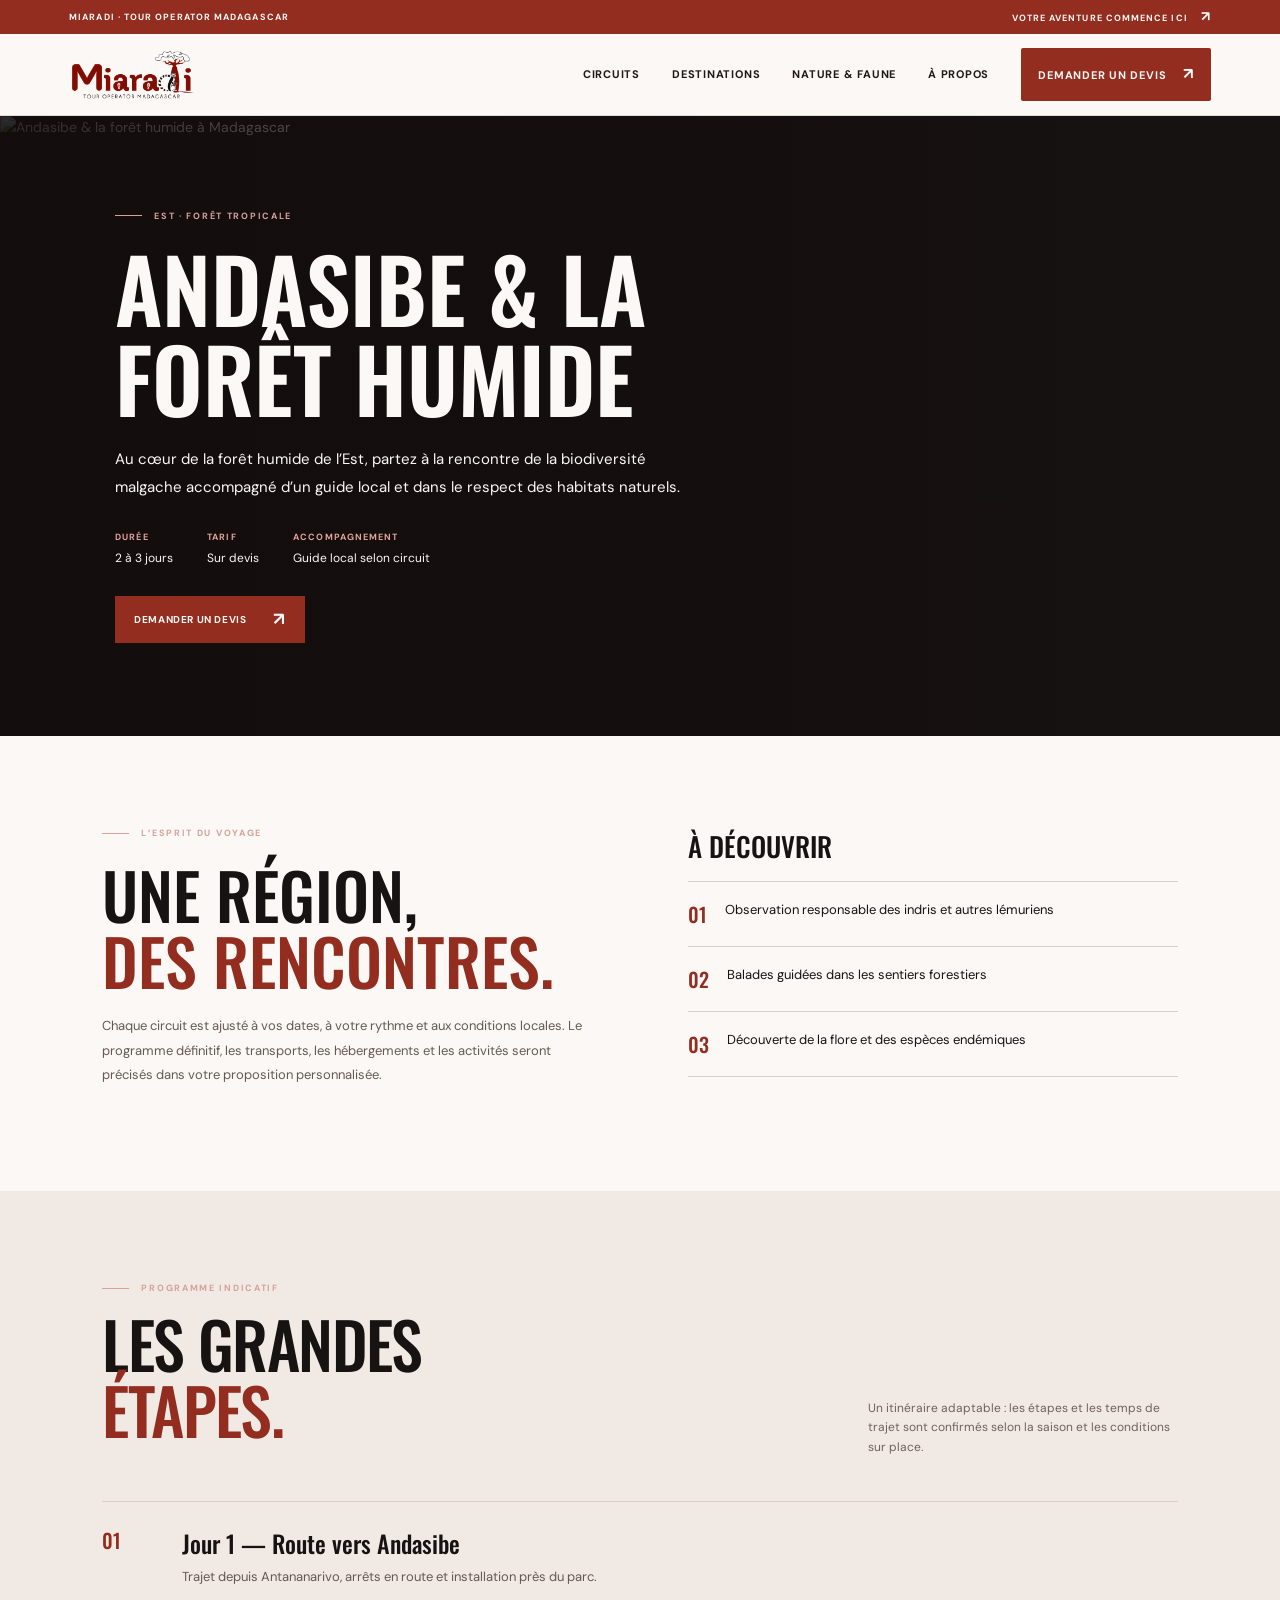
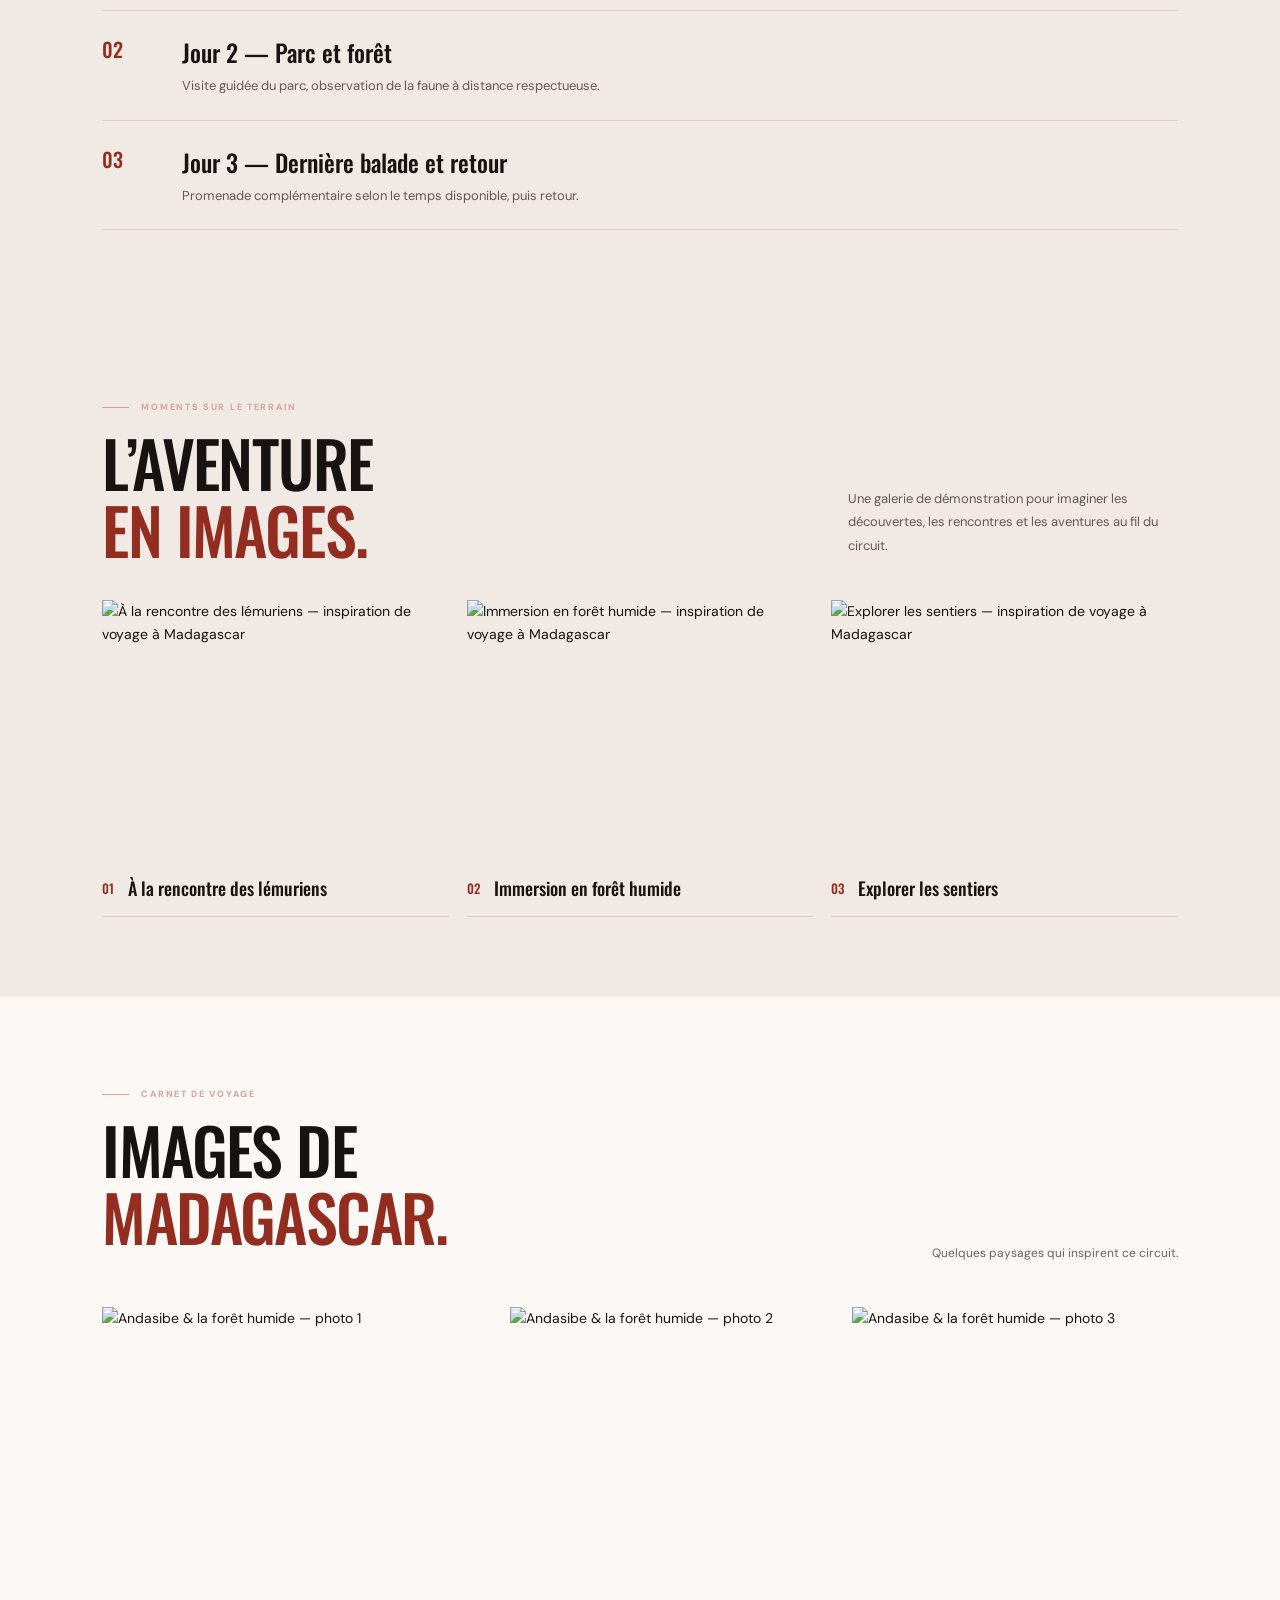
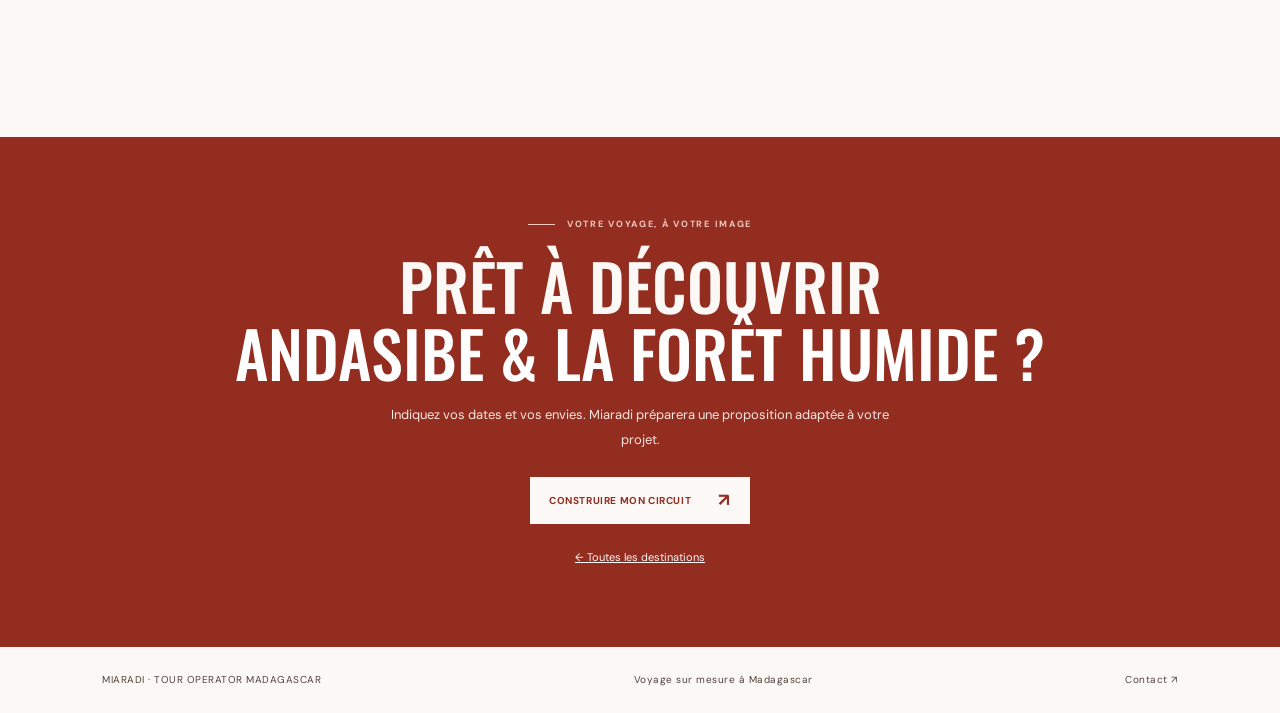
==== commit 7141c1a6: "Clarify demo adventure gallery copy" ====
--- a/andasibe.html
+++ b/andasibe.html
@@ -4,5 +4,5 @@
 <main><section class="destination-hero"><img src="https://i.pinimg.com/1200x/c2/54/de/c254dee5bce66d9e261929d6e4b37e70.jpg" alt="Andasibe &amp; la forêt humide à Madagascar"><div class="destination-hero-shade"></div><div class="destination-hero-copy"><p class="eyebrow"><span class="eyebrow-line"></span> EST · FORÊT TROPICALE</p><h1>Andasibe &amp; la forêt humide</h1><p>Au cœur de la forêt humide de l’Est, partez à la rencontre de la biodiversité malgache accompagné d’un guide local et dans le respect des habitats naturels.</p><div class="destination-facts"><span><b>DURÉE</b>2 à 3 jours</span><span><b>TARIF</b>Sur devis</span><span><b>ACCOMPAGNEMENT</b>Guide local selon circuit</span></div><a class="button button-yellow" href="index.html?circuit=Andasibe%20%26%20la%20for%C3%AAt%20humide#contact">Demander un devis <span>↗</span></a></div></section>
 <section class="destination-detail-block"><div class="destination-detail-intro"><p class="eyebrow"><span class="eyebrow-line"></span> L’ESPRIT DU VOYAGE</p><h2>UNE RÉGION,<br><em>DES RENCONTRES.</em></h2><p>Chaque circuit est ajusté à vos dates, à votre rythme et aux conditions locales. Le programme définitif, les transports, les hébergements et les activités seront précisés dans votre proposition personnalisée.</p></div><div class="destination-highlights"><h2>À DÉCOUVRIR</h2><ul><li><span>01</span>Observation responsable des indris et autres lémuriens</li><li><span>02</span>Balades guidées dans les sentiers forestiers</li><li><span>03</span>Découverte de la flore et des espèces endémiques</li></ul></div></section>
 <section class="itinerary-section"><div class="section-heading"><div><p class="eyebrow"><span class="eyebrow-line"></span> PROGRAMME INDICATIF</p><h2>LES GRANDES<br><em>ÉTAPES.</em></h2></div><p class="heading-note">Un itinéraire adaptable : les étapes et les temps de trajet sont confirmés selon la saison et les conditions sur place.</p></div><div class="itinerary-list"><article><span class="itinerary-number">01</span><div><h3>Jour 1 — Route vers Andasibe</h3><p>Trajet depuis Antananarivo, arrêts en route et installation près du parc.</p></div></article><article><span class="itinerary-number">02</span><div><h3>Jour 2 — Parc et forêt</h3><p>Visite guidée du parc, observation de la faune à distance respectueuse.</p></div></article><article><span class="itinerary-number">03</span><div><h3>Jour 3 — Dernière balade et retour</h3><p>Promenade complémentaire selon le temps disponible, puis retour.</p></div></article></div></section>
-<section class="traveller-moments"><div class="section-heading"><div><p class="eyebrow"><span class="eyebrow-line"></span> MOMENTS SUR LE TERRAIN</p><h2>L’AVENTURE<br><em>EN IMAGES.</em></h2></div><p class="heading-note">Des idées de moments à vivre pendant ce circuit à Madagascar. Les photos de voyageurs de Miaradi pourront être ajoutées à cette galerie.</p></div><div class="traveller-moments-grid"><figure><img src="https://i.pinimg.com/1200x/c2/54/de/c254dee5bce66d9e261929d6e4b37e70.jpg" alt="À la rencontre des lémuriens — inspiration de voyage à Madagascar" loading="lazy"><figcaption><span>01</span>À la rencontre des lémuriens</figcaption></figure><figure><img src="https://i.pinimg.com/736x/dd/da/d6/dddad6c0ab63dd80abd047c042da6660.jpg" alt="Immersion en forêt humide — inspiration de voyage à Madagascar" loading="lazy"><figcaption><span>02</span>Immersion en forêt humide</figcaption></figure><figure><img src="https://i.pinimg.com/1200x/1c/9a/99/1c9a99413f147b07a1d80eb1602cfcb8.jpg" alt="Explorer les sentiers — inspiration de voyage à Madagascar" loading="lazy"><figcaption><span>03</span>Explorer les sentiers</figcaption></figure></div></section><section class="destination-gallery-section"><div class="section-heading"><div><p class="eyebrow"><span class="eyebrow-line"></span> CARNET DE VOYAGE</p><h2>IMAGES DE<br><em>MADAGASCAR.</em></h2></div><p class="heading-note">Quelques paysages qui inspirent ce circuit.</p></div><div class="destination-gallery"><img src="https://i.pinimg.com/1200x/c2/54/de/c254dee5bce66d9e261929d6e4b37e70.jpg" alt="Andasibe &amp; la forêt humide — photo 1" loading="lazy"><img src="https://i.pinimg.com/736x/dd/da/d6/dddad6c0ab63dd80abd047c042da6660.jpg" alt="Andasibe &amp; la forêt humide — photo 2" loading="lazy"><img src="https://i.pinimg.com/1200x/1c/9a/99/1c9a99413f147b07a1d80eb1602cfcb8.jpg" alt="Andasibe &amp; la forêt humide — photo 3" loading="lazy"></div></section>
+<section class="traveller-moments"><div class="section-heading"><div><p class="eyebrow"><span class="eyebrow-line"></span> MOMENTS SUR LE TERRAIN</p><h2>L’AVENTURE<br><em>EN IMAGES.</em></h2></div><p class="heading-note">Une galerie de démonstration pour imaginer les découvertes, les rencontres et les aventures au fil du circuit.</p></div><div class="traveller-moments-grid"><figure><img src="https://i.pinimg.com/1200x/c2/54/de/c254dee5bce66d9e261929d6e4b37e70.jpg" alt="À la rencontre des lémuriens — inspiration de voyage à Madagascar" loading="lazy"><figcaption><span>01</span>À la rencontre des lémuriens</figcaption></figure><figure><img src="https://i.pinimg.com/736x/dd/da/d6/dddad6c0ab63dd80abd047c042da6660.jpg" alt="Immersion en forêt humide — inspiration de voyage à Madagascar" loading="lazy"><figcaption><span>02</span>Immersion en forêt humide</figcaption></figure><figure><img src="https://i.pinimg.com/1200x/1c/9a/99/1c9a99413f147b07a1d80eb1602cfcb8.jpg" alt="Explorer les sentiers — inspiration de voyage à Madagascar" loading="lazy"><figcaption><span>03</span>Explorer les sentiers</figcaption></figure></div></section><section class="destination-gallery-section"><div class="section-heading"><div><p class="eyebrow"><span class="eyebrow-line"></span> CARNET DE VOYAGE</p><h2>IMAGES DE<br><em>MADAGASCAR.</em></h2></div><p class="heading-note">Quelques paysages qui inspirent ce circuit.</p></div><div class="destination-gallery"><img src="https://i.pinimg.com/1200x/c2/54/de/c254dee5bce66d9e261929d6e4b37e70.jpg" alt="Andasibe &amp; la forêt humide — photo 1" loading="lazy"><img src="https://i.pinimg.com/736x/dd/da/d6/dddad6c0ab63dd80abd047c042da6660.jpg" alt="Andasibe &amp; la forêt humide — photo 2" loading="lazy"><img src="https://i.pinimg.com/1200x/1c/9a/99/1c9a99413f147b07a1d80eb1602cfcb8.jpg" alt="Andasibe &amp; la forêt humide — photo 3" loading="lazy"></div></section>
 <section class="destination-quote"><p class="eyebrow"><span class="eyebrow-line"></span> VOTRE VOYAGE, À VOTRE IMAGE</p><h2>PRÊT À DÉCOUVRIR<br><em>ANDASIBE &amp; LA FORÊT HUMIDE ?</em></h2><p>Indiquez vos dates et vos envies. Miaradi préparera une proposition adaptée à votre projet.</p><a class="button button-yellow" href="index.html?circuit=Andasibe%20%26%20la%20for%C3%AAt%20humide#contact">Construire mon circuit <span>↗</span></a><a class="destination-back" href="index.html#destinations">← Toutes les destinations</a></section></main><footer class="destination-footer"><a href="index.html#accueil">MIARADI · TOUR OPERATOR MADAGASCAR</a><span>Voyage sur mesure à Madagascar</span><a href="index.html#contact">Contact ↗</a></footer><script src="destination-pages.js"></script></body></html>
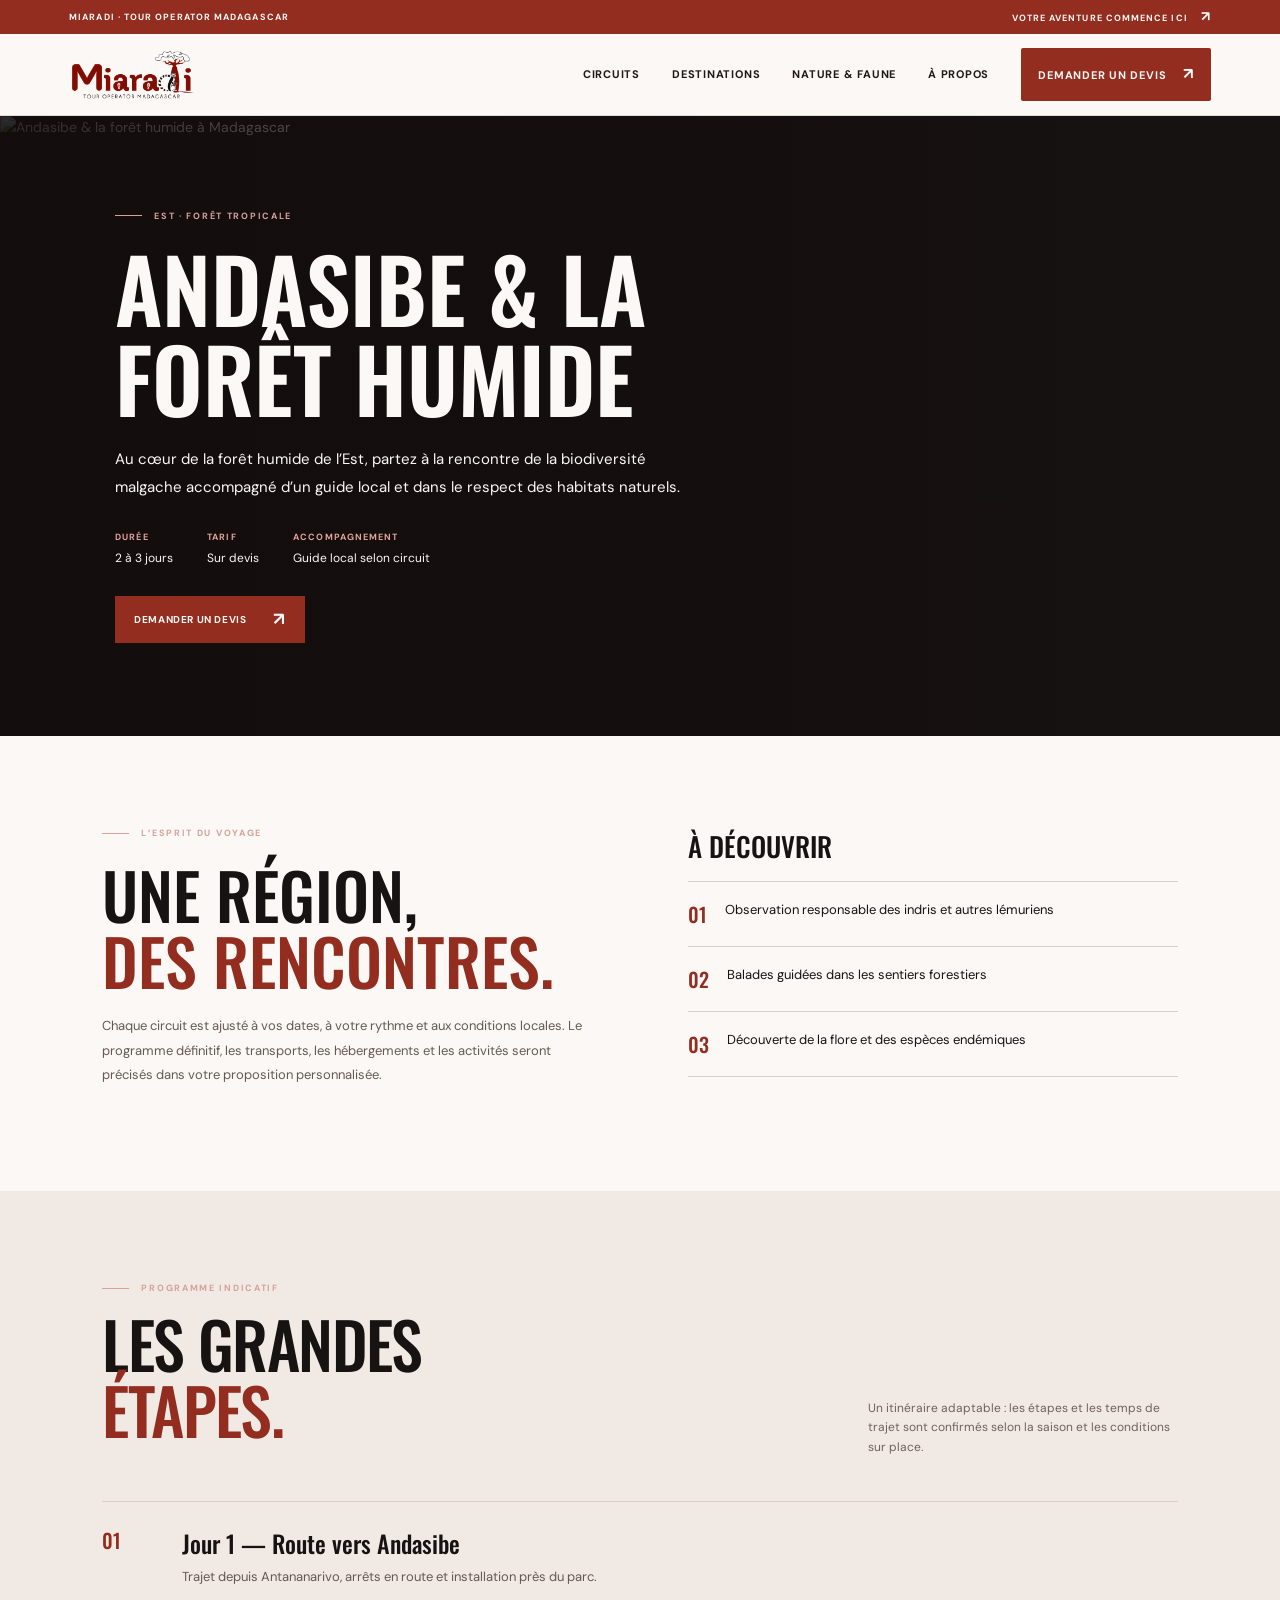
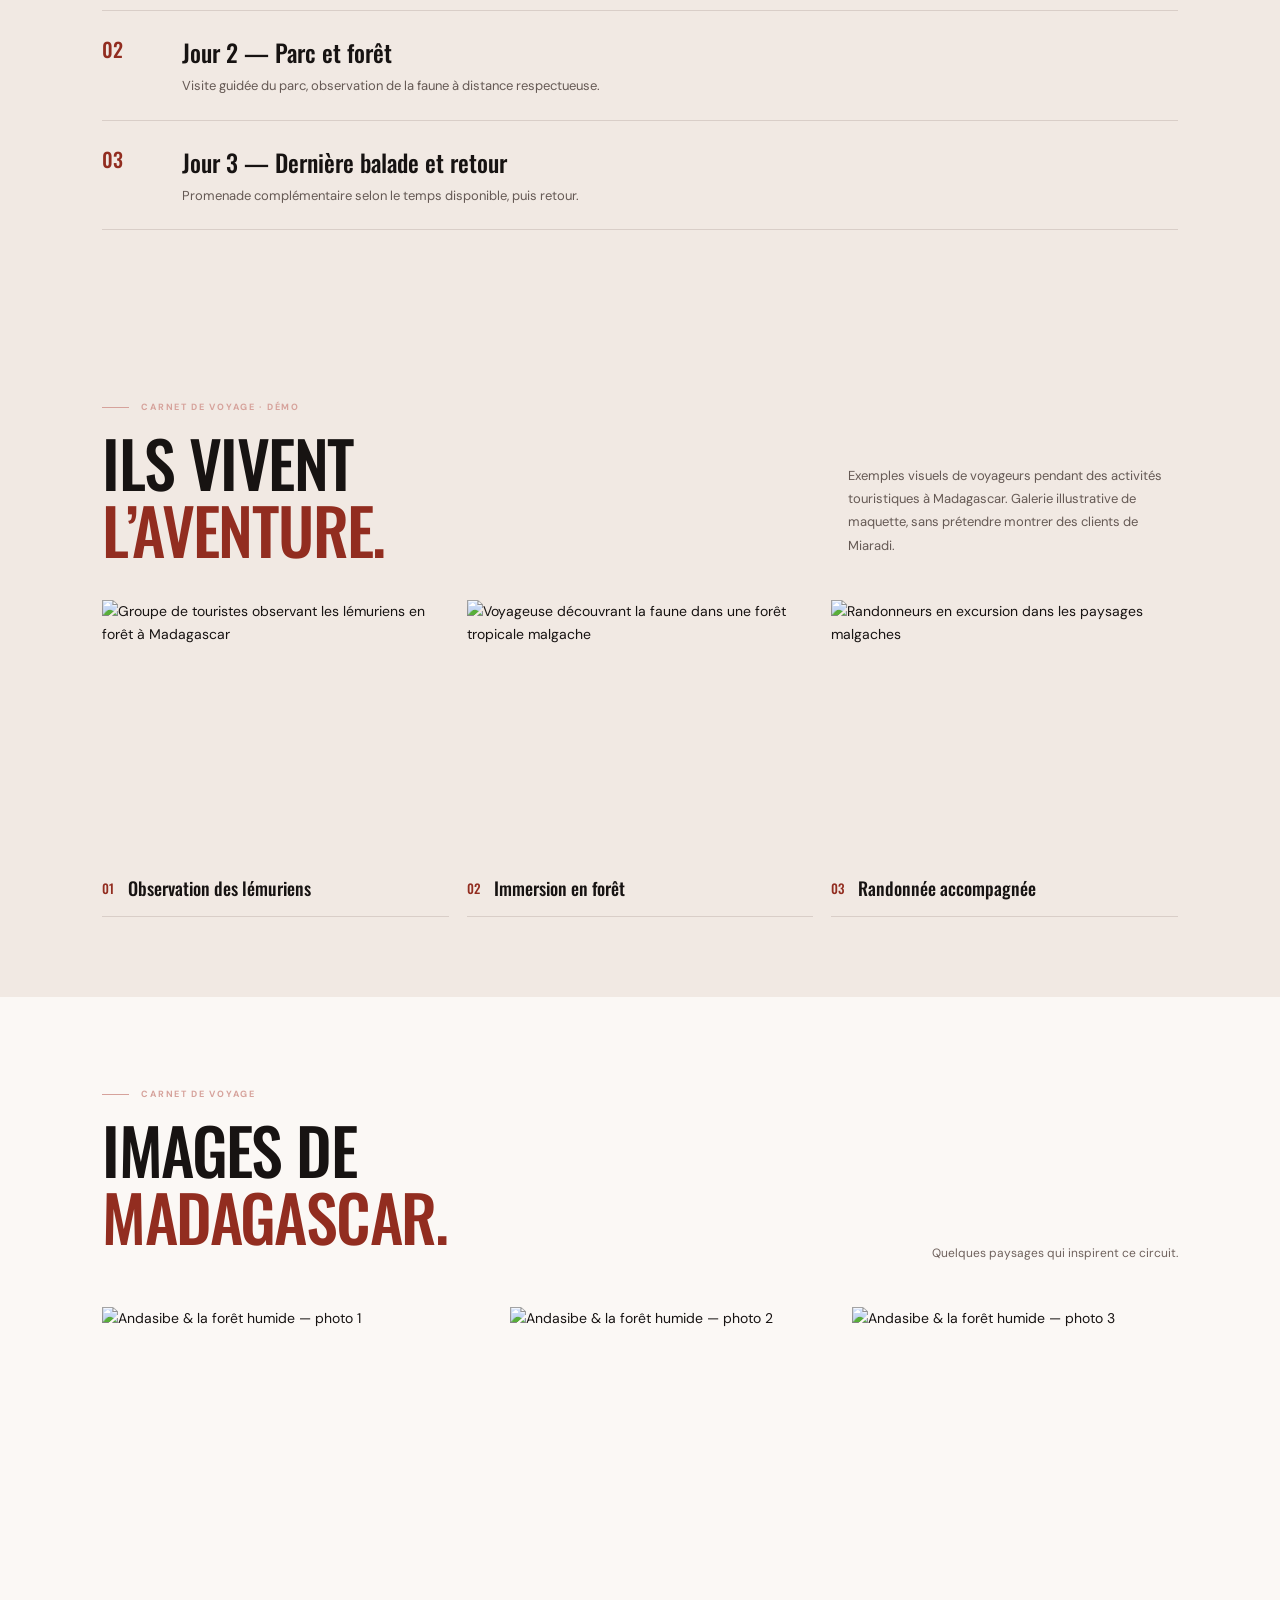
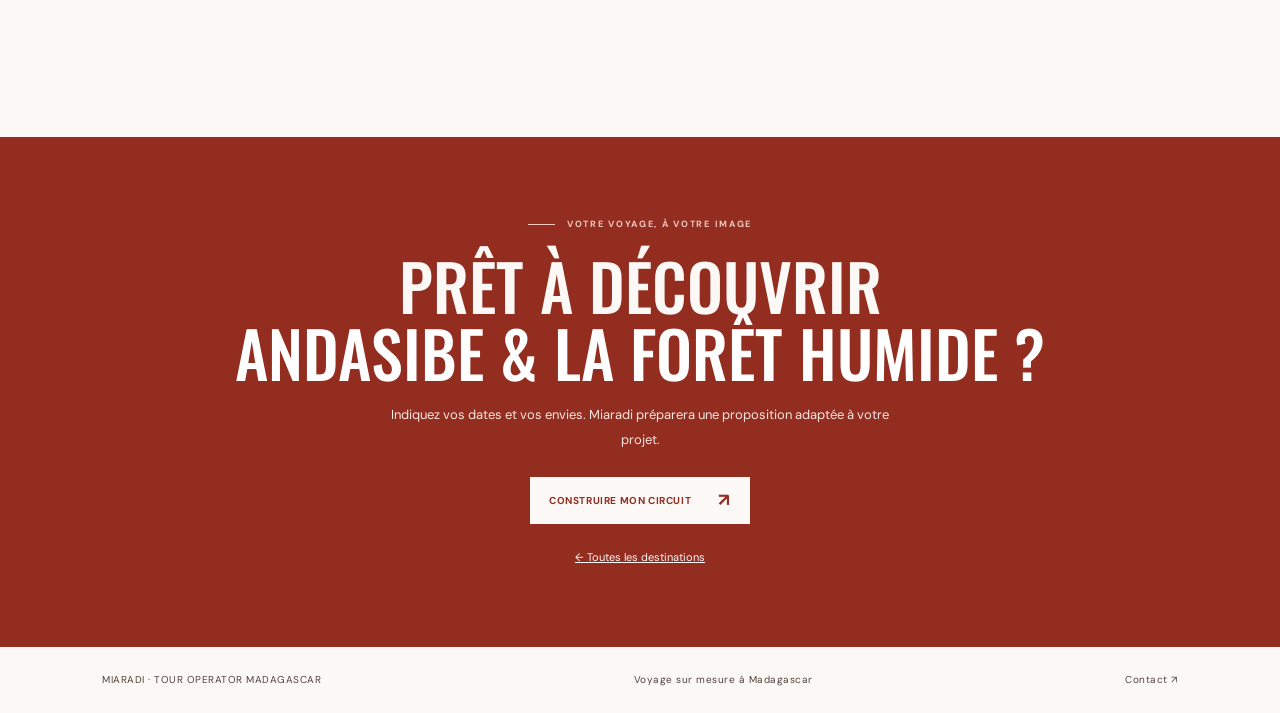
==== commit a24c7732: "Show demo traveler activity photos in circuit gallery" ====
--- a/andasibe.html
+++ b/andasibe.html
@@ -4,5 +4,5 @@
 <main><section class="destination-hero"><img src="https://i.pinimg.com/1200x/c2/54/de/c254dee5bce66d9e261929d6e4b37e70.jpg" alt="Andasibe &amp; la forêt humide à Madagascar"><div class="destination-hero-shade"></div><div class="destination-hero-copy"><p class="eyebrow"><span class="eyebrow-line"></span> EST · FORÊT TROPICALE</p><h1>Andasibe &amp; la forêt humide</h1><p>Au cœur de la forêt humide de l’Est, partez à la rencontre de la biodiversité malgache accompagné d’un guide local et dans le respect des habitats naturels.</p><div class="destination-facts"><span><b>DURÉE</b>2 à 3 jours</span><span><b>TARIF</b>Sur devis</span><span><b>ACCOMPAGNEMENT</b>Guide local selon circuit</span></div><a class="button button-yellow" href="index.html?circuit=Andasibe%20%26%20la%20for%C3%AAt%20humide#contact">Demander un devis <span>↗</span></a></div></section>
 <section class="destination-detail-block"><div class="destination-detail-intro"><p class="eyebrow"><span class="eyebrow-line"></span> L’ESPRIT DU VOYAGE</p><h2>UNE RÉGION,<br><em>DES RENCONTRES.</em></h2><p>Chaque circuit est ajusté à vos dates, à votre rythme et aux conditions locales. Le programme définitif, les transports, les hébergements et les activités seront précisés dans votre proposition personnalisée.</p></div><div class="destination-highlights"><h2>À DÉCOUVRIR</h2><ul><li><span>01</span>Observation responsable des indris et autres lémuriens</li><li><span>02</span>Balades guidées dans les sentiers forestiers</li><li><span>03</span>Découverte de la flore et des espèces endémiques</li></ul></div></section>
 <section class="itinerary-section"><div class="section-heading"><div><p class="eyebrow"><span class="eyebrow-line"></span> PROGRAMME INDICATIF</p><h2>LES GRANDES<br><em>ÉTAPES.</em></h2></div><p class="heading-note">Un itinéraire adaptable : les étapes et les temps de trajet sont confirmés selon la saison et les conditions sur place.</p></div><div class="itinerary-list"><article><span class="itinerary-number">01</span><div><h3>Jour 1 — Route vers Andasibe</h3><p>Trajet depuis Antananarivo, arrêts en route et installation près du parc.</p></div></article><article><span class="itinerary-number">02</span><div><h3>Jour 2 — Parc et forêt</h3><p>Visite guidée du parc, observation de la faune à distance respectueuse.</p></div></article><article><span class="itinerary-number">03</span><div><h3>Jour 3 — Dernière balade et retour</h3><p>Promenade complémentaire selon le temps disponible, puis retour.</p></div></article></div></section>
-<section class="traveller-moments"><div class="section-heading"><div><p class="eyebrow"><span class="eyebrow-line"></span> MOMENTS SUR LE TERRAIN</p><h2>L’AVENTURE<br><em>EN IMAGES.</em></h2></div><p class="heading-note">Une galerie de démonstration pour imaginer les découvertes, les rencontres et les aventures au fil du circuit.</p></div><div class="traveller-moments-grid"><figure><img src="https://i.pinimg.com/1200x/c2/54/de/c254dee5bce66d9e261929d6e4b37e70.jpg" alt="À la rencontre des lémuriens — inspiration de voyage à Madagascar" loading="lazy"><figcaption><span>01</span>À la rencontre des lémuriens</figcaption></figure><figure><img src="https://i.pinimg.com/736x/dd/da/d6/dddad6c0ab63dd80abd047c042da6660.jpg" alt="Immersion en forêt humide — inspiration de voyage à Madagascar" loading="lazy"><figcaption><span>02</span>Immersion en forêt humide</figcaption></figure><figure><img src="https://i.pinimg.com/1200x/1c/9a/99/1c9a99413f147b07a1d80eb1602cfcb8.jpg" alt="Explorer les sentiers — inspiration de voyage à Madagascar" loading="lazy"><figcaption><span>03</span>Explorer les sentiers</figcaption></figure></div></section><section class="destination-gallery-section"><div class="section-heading"><div><p class="eyebrow"><span class="eyebrow-line"></span> CARNET DE VOYAGE</p><h2>IMAGES DE<br><em>MADAGASCAR.</em></h2></div><p class="heading-note">Quelques paysages qui inspirent ce circuit.</p></div><div class="destination-gallery"><img src="https://i.pinimg.com/1200x/c2/54/de/c254dee5bce66d9e261929d6e4b37e70.jpg" alt="Andasibe &amp; la forêt humide — photo 1" loading="lazy"><img src="https://i.pinimg.com/736x/dd/da/d6/dddad6c0ab63dd80abd047c042da6660.jpg" alt="Andasibe &amp; la forêt humide — photo 2" loading="lazy"><img src="https://i.pinimg.com/1200x/1c/9a/99/1c9a99413f147b07a1d80eb1602cfcb8.jpg" alt="Andasibe &amp; la forêt humide — photo 3" loading="lazy"></div></section>
+<section class="traveller-moments"><div class="section-heading"><div><p class="eyebrow"><span class="eyebrow-line"></span> CARNET DE VOYAGE · DÉMO</p><h2>ILS VIVENT<br><em>L’AVENTURE.</em></h2></div><p class="heading-note">Exemples visuels de voyageurs pendant des activités touristiques à Madagascar. Galerie illustrative de maquette, sans prétendre montrer des clients de Miaradi.</p></div><div class="traveller-moments-grid"><figure><img src="https://cdn.getyourguide.com/img/tour/4ca2998b8f7b905e6835ef2e9c277dc18a661dccebf78e3d1244e165d2444109.jpg/148.jpg" alt="Groupe de touristes observant les lémuriens en forêt à Madagascar" loading="lazy"><figcaption><span>01</span>Observation des lémuriens</figcaption></figure><figure><img src="https://media.licdn.com/dms/image/v2/D4E22AQER84PNUMRBAQ/feedshare-shrink_800/B4EZbUrW32HYAg-/0/1747324858327?e=2147483647&t=pdQFC9_-cbVjUTDM6jV-0XDC1TvMJyO8vpDzi3bhA8M&v=beta" alt="Voyageuse découvrant la faune dans une forêt tropicale malgache" loading="lazy"><figcaption><span>02</span>Immersion en forêt</figcaption></figure><figure><img src="https://www.terdav.com/Content/img/Produits/produit/MDG/40550/462164_QuatreTiers.ori.jpg" alt="Randonneurs en excursion dans les paysages malgaches" loading="lazy"><figcaption><span>03</span>Randonnée accompagnée</figcaption></figure></div></section><section class="destination-gallery-section"><div class="section-heading"><div><p class="eyebrow"><span class="eyebrow-line"></span> CARNET DE VOYAGE</p><h2>IMAGES DE<br><em>MADAGASCAR.</em></h2></div><p class="heading-note">Quelques paysages qui inspirent ce circuit.</p></div><div class="destination-gallery"><img src="https://i.pinimg.com/1200x/c2/54/de/c254dee5bce66d9e261929d6e4b37e70.jpg" alt="Andasibe &amp; la forêt humide — photo 1" loading="lazy"><img src="https://i.pinimg.com/736x/dd/da/d6/dddad6c0ab63dd80abd047c042da6660.jpg" alt="Andasibe &amp; la forêt humide — photo 2" loading="lazy"><img src="https://i.pinimg.com/1200x/1c/9a/99/1c9a99413f147b07a1d80eb1602cfcb8.jpg" alt="Andasibe &amp; la forêt humide — photo 3" loading="lazy"></div></section>
 <section class="destination-quote"><p class="eyebrow"><span class="eyebrow-line"></span> VOTRE VOYAGE, À VOTRE IMAGE</p><h2>PRÊT À DÉCOUVRIR<br><em>ANDASIBE &amp; LA FORÊT HUMIDE ?</em></h2><p>Indiquez vos dates et vos envies. Miaradi préparera une proposition adaptée à votre projet.</p><a class="button button-yellow" href="index.html?circuit=Andasibe%20%26%20la%20for%C3%AAt%20humide#contact">Construire mon circuit <span>↗</span></a><a class="destination-back" href="index.html#destinations">← Toutes les destinations</a></section></main><footer class="destination-footer"><a href="index.html#accueil">MIARADI · TOUR OPERATOR MADAGASCAR</a><span>Voyage sur mesure à Madagascar</span><a href="index.html#contact">Contact ↗</a></footer><script src="destination-pages.js"></script></body></html>
